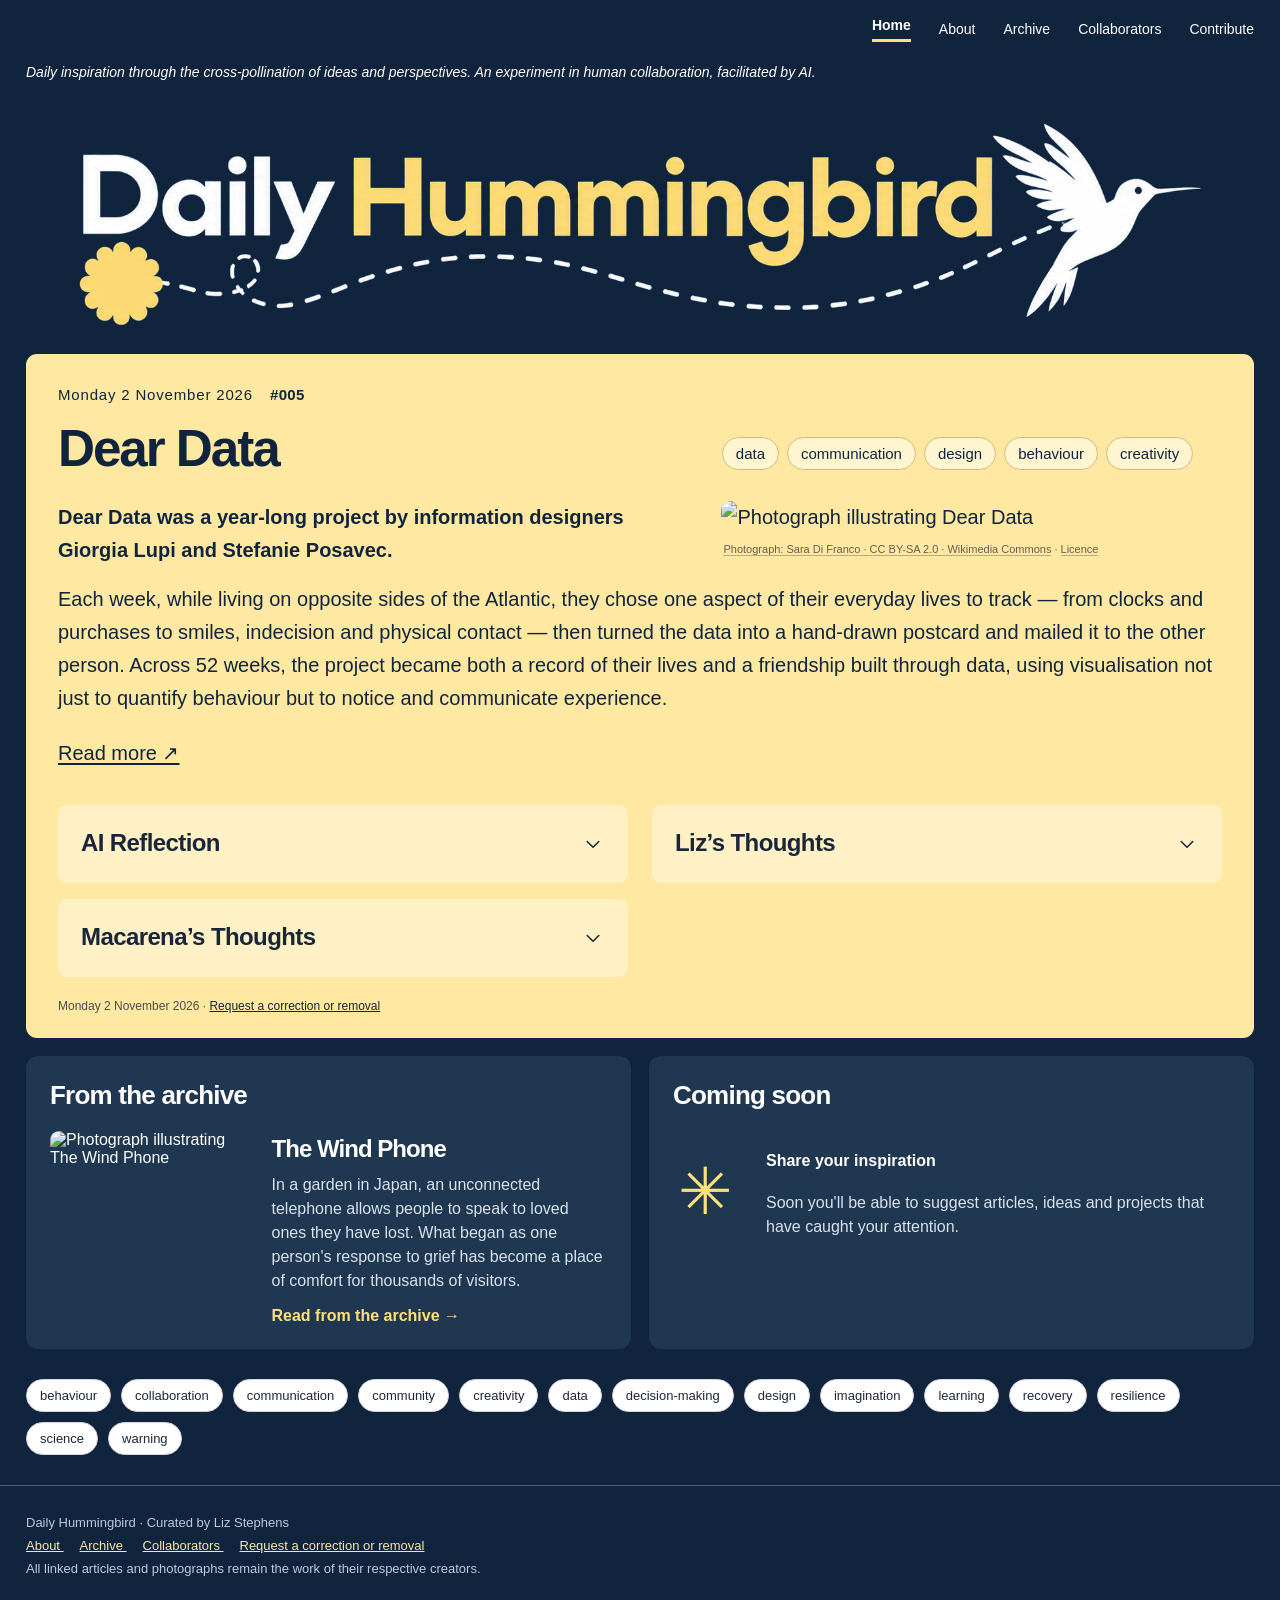
==== index.html @ 5ec77d52 "Refresh named reflection headings" ====
<!doctype html>
<html lang="en">
  <head>
    <meta charset="utf-8">
    <meta name="viewport" content="width=device-width, initial-scale=1">
    <meta name="theme-color" content="#10243d">
    <link rel="icon" type="image/svg+xml" href="assets/favicon.svg">
    <link rel="stylesheet" href="styles.css?v=20261031-mastwidth">
    <title>
      Daily Hummingbird · Liz Stephens
    </title>
    <meta name="description" content="An interesting discovery each day, with thoughts from Liz Stephens.">
  </head>
  <body data-page="home">
    <header>
      <nav class="topnav wrap" aria-label="Main navigation">
        <a href="index.html" data-nav="home">
          Home
        </a>
        <a href="about.html" data-nav="about">
          About
        </a>
        <a href="archive.html" data-nav="archive">
          Archive
        </a>
        <a href="collaborators.html" data-nav="collaborators">
          Collaborators
        </a>
        <a href="index.html#coming-soon">
          Contribute
        </a>
      </nav>
      <p class="header-tagline wrap">Daily inspiration through the cross-pollination of ideas and perspectives. An experiment in human collaboration, facilitated by AI.</p>
      <section class="masthead">
        <div class="responsive-masthead">
          <picture class="responsive-masthead-picture">
            <source media="(max-width: 650px)" srcset="assets/hummingbird-mobile-transparent.png">
            <img src="assets/hummingbird-desktop-transparent.png" alt="Daily Hummingbird" style="display:block;width:100%;max-width:100%;height:auto;">
          </picture>
          
        </div>
      </section>
    </header>
    <main class="wrap">
      <section class="feature" id="today">
        <p id="status">
          Loading today's inspiration…
        </p>
      </section>
      <section class="below">
        <article class="small-card">
          <h3>
            From the archive
          </h3>
          <div class="archive-preview" id="archive-preview">
          </div>
        </article>
        <article class="small-card" id="coming-soon">
          <h3 class="purple">
            Coming soon
          </h3>
          <div class="coming">
            <div class="seed" aria-hidden="true">
              ✳
            </div>
            <div>
              <h4>
                Share your inspiration
              </h4>
              <p>
                Soon you'll be able to suggest articles, ideas and projects that have caught your attention.
              </p>
            </div>
          </div>
        </article>
      </section>
      <nav class="archive-tags" id="tags" aria-label="Browse by theme">
      </nav>
    </main>
    <footer>
      <div class="wrap">
        Daily Hummingbird · Curated by Liz Stephens
        <br>
        <a href="about.html">
          About
        </a>
        <a href="archive.html">
          Archive
        </a>
        <a href="collaborators.html">
          Collaborators
        </a>
        <a href="contact.html">
          Request a correction or removal
        </a>
        <br>
        All linked articles and photographs remain the work of their respective creators.
      </div>
    </footer>
    <script src="site.js?v=20261102-thoughts" defer>
    </script>
    <script>
      document.querySelector('[data-nav="home"]').setAttribute('aria-current','page')
    </script>
  </body>
</html>
---- styles.css ----
:root{--ink:#171b20;--violet:#665078;--green:#5a7854;--yellow:#ffd84e;--bg:#faf9f5;--line:#e5e0d9}*{box-sizing:border-box}body{margin:0;background:var(--bg);color:var(--ink);font-family:Arial,Helvetica,sans-serif}a{color:inherit}a:focus-visible,button:focus-visible,input:focus-visible{outline:3px solid #865aaa;outline-offset:3px}.wrap{max-width:1280px;margin:auto;padding:0 26px}.topnav{display:flex;justify-content:flex-end;align-items:center;gap:28px;min-height:58px;font-size:14px}.topnav a{text-decoration:none;color:#483e50}.topnav a[aria-current=page]{font-weight:700;border-bottom:3px solid var(--yellow);padding-bottom:6px}.masthead{background:linear-gradient(110deg,#fffbee 0%,#fffdf8 48%,#e9e6e7 100%);border-bottom:7px solid white;overflow:hidden}.mast-inner{min-height:245px;display:flex;align-items:center;position:relative}.mast-words{position:relative;z-index:2;max-width:670px;padding:30px 0}.mast-words h1{font-size:clamp(41px,5.4vw,76px);letter-spacing:-.065em;font-weight:500;line-height:1.03;margin:0 0 16px;white-space:nowrap}.mast-words p{line-height:1.4;margin:0;color:#61516e;max-width:660px;font-size:clamp(12px,1.3vw,16px)}.mast-illustration{position:absolute;right:-50px;top:0;width:54%;height:100%;background-image:url('assets/hummingbird-banner.png');background-size:cover;background-position:center;opacity:.96}.mast-illustration:before{content:'';position:absolute;inset:0;background:linear-gradient(90deg,#fffbee 0%,transparent 42%)}.mast-inner:after{content:'';position:absolute;bottom:-65px;left:29%;width:210px;height:120px;border-radius:50%;background:#cae0ad70;transform:rotate(-15deg)}main{padding-top:28px;padding-bottom:48px}.feature,.small-card,.copy-panel{background:#fff;border:1px solid #eee9e2;border-radius:16px;box-shadow:0 2px 18px #302b2410;overflow:hidden}.feature{display:grid;grid-template-columns:52% 48%;min-height:460px}.feature-image{position:relative;min-height:445px;background:#e8e7df}.feature-image img{height:100%;width:100%;object-fit:cover;display:block}.visual-placeholder{height:100%;min-height:220px;display:flex;align-items:center;justify-content:center;background:linear-gradient(160deg,#b4cfdb,#708f9e 60%,#a1b9a8);color:#fff;position:relative;overflow:hidden}.visual-placeholder:after{content:'≈ ≈ ≈';font-size:66px;letter-spacing:.3em;position:absolute;bottom:5%;left:8%;color:#dcecf0b0}.visual-placeholder span{font-family:Georgia,serif;font-size:clamp(30px,5vw,72px);opacity:.85}.visual-caption{position:absolute;bottom:0;background:#fffdf7e8;left:0;right:0;padding:8px 12px;font-size:11px;color:#514d55}.visual-caption a{color:#514d55}.feature-content{padding:clamp(24px,3vw,45px);display:flex;flex-direction:column;align-items:flex-start}.kicker{font-size:12px;letter-spacing:.22em;text-transform:uppercase;color:#557049;font-weight:700}.kicker:after{content:'';display:block;width:48px;height:3px;background:var(--yellow);margin:14px 0 23px}.feature h2{font-weight:500;font-size:clamp(33px,3.8vw,58px);letter-spacing:-.055em;line-height:1.03;margin:0 0 17px}.feature .summary{font-size:clamp(16px,1.65vw,20px);color:#51475c;line-height:1.47;margin:0 0 22px}.thoughts{border-top:1px solid var(--line);padding-top:19px;width:100%;margin-bottom:22px}.thoughts h3{margin:0 0 12px;color:#885ab2;text-transform:uppercase;letter-spacing:.2em;font-size:12px}.thoughts p{margin:0;line-height:1.45;color:#3f3348;font-size:clamp(17px,1.65vw,22px)}.pill{display:inline-block;background:var(--yellow);padding:13px 22px;border-radius:40px;text-decoration:none;font-weight:700;white-space:normal}.pill:hover{background:#f5c831}.feature .pill{margin-top:auto}.meta{color:#6a6870;font-size:12px;margin:10px 0}.below{display:grid;grid-template-columns:1fr 1fr;gap:18px;margin-top:18px}.small-card{padding:24px;min-height:235px}.small-card h3{margin:0 0 20px;font-size:12px;text-transform:uppercase;letter-spacing:.21em;color:#60734d}.small-card h3.purple{color:#875db5}.archive-preview{display:flex;gap:21px}.archive-preview .thumb{width:36%;min-height:165px;border-radius:9px;overflow:hidden;flex-shrink:0}.archive-preview .thumb img{width:100%;height:100%;object-fit:cover}.archive-preview h4{font-weight:500;font-size:24px;letter-spacing:-.04em;margin:4px 0 10px}.archive-preview p,.small-card p{line-height:1.5;color:#675a72;margin:0 0 14px}.small-card a{color:#45633b;font-weight:bold;text-decoration:none}.seed{font-size:65px;color:#7d9a70;margin:0 22px 0 5px}.coming{display:flex;gap:12px;align-items:center}.archive-tags{display:flex;flex-wrap:wrap;gap:10px;margin:30px 0}.tag{border:1px solid #d8d3df;background:white;color:#61516e;text-decoration:none;border-radius:32px;padding:8px 13px;font-size:13px}.tag:hover{border-color:#907cad;background:#f5f1f8}footer{border-top:1px solid var(--line);padding:25px 0 35px;font-size:13px;color:#625d62;line-height:1.8}footer a{margin-right:16px}.page-title{font-size:clamp(35px,5vw,64px);letter-spacing:-.055em;font-weight:500;margin:15px 0 12px}.lead{font-size:19px;max-width:750px;color:#5b4f61;line-height:1.55}.archive-controls{margin:25px 0;display:flex;gap:12px;flex-wrap:wrap}input[type=search]{padding:13px 15px;border:1px solid #d2cddd;border-radius:8px;background:#fff;min-width:280px;font-size:15px}.entry-grid{display:grid;grid-template-columns:repeat(2,minmax(0,1fr));gap:18px}.entry{background:#fff;border:1px solid #ece7e0;padding:22px;border-radius:14px}.entry h2{font-size:29px;font-weight:500;letter-spacing:-.03em;margin:8px 0}.entry p{line-height:1.5}.entry .thumb{height:210px;margin:-22px -22px 16px}.entry .thumb img{width:100%;height:100%;object-fit:cover;border-radius:14px 14px 0 0}.entry blockquote{margin:13px 0;padding:12px 15px;border-left:3px solid #9972ba;background:#f9f6fb}.copy-panel{padding:clamp(24px,4vw,48px);max-width:870px;line-height:1.65}.copy-panel p{font-size:17px}.fine{font-size:12px;color:#6a6470}.hidden{display:none!important}@media(max-width:850px){.mast-words{max-width:68%}.mast-words h1{white-space:normal}.mast-illustration{width:55%;right:-80px}.feature{grid-template-columns:1fr}.feature-image{height:310px;min-height:310px}.below{grid-template-columns:1fr}}@media(max-width:520px){.wrap{padding:0 17px}.topnav{min-height:50px;gap:15px;font-size:12px}.mast-inner{min-height:225px}.mast-words{max-width:90%;padding:26px 0 90px}.mast-words h1{font-size:43px}.mast-words p{font-size:12px;max-width:320px}.mast-illustration{opacity:.5;width:85%;right:-155px;background-position:center}.mast-illustration:before{background:linear-gradient(90deg,#fffbee 5%,transparent 85%)}.feature-image{height:250px;min-height:250px}.feature-content{padding:23px}.below{gap:12px}.small-card{padding:18px}.archive-preview .thumb{width:35%;min-height:135px}.entry-grid{grid-template-columns:1fr}.coming{align-items:flex-start}}

/* Editorial provenance labels: only change requested for the featured story. */
.discovery{width:100%;margin:0 0 19px}.section-heading{display:flex;align-items:baseline;gap:10px;flex-wrap:wrap;margin-bottom:12px}.section-heading h3{margin:0;font-size:14px;font-weight:750;letter-spacing:.015em;color:#4d6c48}.source-label{font-size:10px;text-transform:uppercase;letter-spacing:.13em;color:#77717e;font-weight:700}.discovery .summary{margin:0!important}.thoughts .section-heading h3{color:#885ab2;font-size:14px;text-transform:none;letter-spacing:0}.thoughts .section-heading{margin-bottom:12px}.archive-discovery strong,.entry blockquote strong{font-size:14px}.archive-discovery small,.entry blockquote small{font-size:11px;letter-spacing:.02em;color:#736e76;font-weight:normal}.archive-discovery p{color:#594c60}

/* Publication identity: navy wrapper; consistent warm feature. */
:root{--ink:#111c2b;--bg:#10243d;--line:#4b6175;--yellow:#ffe48d}
body{background:var(--bg);color:#fff;font-family:Arial,Helvetica,sans-serif}
.topnav a{color:#fff}.topnav a[aria-current=page]{border-color:#ffe17a}
.masthead{background:transparent;border-bottom:0}.mast-inner{min-height:235px;align-items:flex-start}.mast-words{padding:34px 0 15px;max-width:100%;z-index:2}.mast-words h1{font-weight:800;font-size:clamp(42px,6.3vw,88px);letter-spacing:-.065em;white-space:normal;margin:0}.mast-words h1 em{font-style:normal;color:#ffe17a}.mast-words p{color:#e6edf5;font-size:clamp(12px,1.3vw,16px);max-width:700px;line-height:1.5;margin-top:38px}.mast-inner:after{display:none}.flight-art{position:absolute;inset:0;width:100%;height:100%;z-index:1;pointer-events:none;overflow:visible}
.feature{background:#ffe8a1;color:#121925;border:0;display:grid;grid-template-columns:1fr 1fr;min-height:0;box-shadow:none;border-radius:11px}
.feature-content{grid-column:1;grid-row:1;padding:32px;justify-content:flex-start}.feature-image{grid-column:2;grid-row:1;min-height:330px;margin:28px 28px 28px 0;border-radius:6px;overflow:hidden;background:#e5dbc0}.feature-image img{height:100%;object-fit:cover}.feature h2{font-weight:750;font-size:clamp(36px,4.3vw,62px);letter-spacing:-.04em;margin:6px 0 18px}.feature .kicker{color:#17253b;font-weight:500;letter-spacing:.08em}.feature .kicker:after{display:none}.feature-deck{font-size:clamp(17px,2vw,24px);line-height:1.5}.feature-content .pill{margin-top:18px;background:#10243d;color:#fff;align-self:flex-start}.topic-tags{display:flex;gap:8px;flex-wrap:wrap;margin-bottom:14px}.topic-tags .tag{background:#fff5d1;border-color:#d4bb77;color:#202638;padding:5px 11px}.feature-details{grid-column:1/-1;display:grid;grid-template-columns:1fr 1fr;gap:30px;padding:28px 32px 15px;border-top:1px solid #c6af73;margin:0 24px}.feature-details .discovery,.feature-details .thoughts{width:auto;border:0;padding:0;margin:0 0 14px}.feature-details .thoughts{border-left:1px solid #c6af73;padding-left:28px}.feature-details .section-heading{display:block}.feature-details .section-heading h3{color:#151d2d!important;text-transform:none!important;letter-spacing:-.02em!important;font-size:27px!important;margin:0 0 5px!important}.feature-details .source-label{display:block;color:#4a4850;font-size:11px}.feature-details .summary,.feature-details .thoughts p{font-size:16px;color:#172232;line-height:1.62}.feature>.meta{grid-column:1/-1;margin:0;padding:4px 32px 25px;color:#4f4c4d}.feature>.meta a{color:#172637}
.below .small-card{background:transparent;color:white;border:1px solid #4c6178;box-shadow:none}.below .small-card h3,.below .small-card h3.purple{color:white;font-size:26px;letter-spacing:-.03em;text-transform:none}.archive-preview h4{font-weight:750}.archive-preview p,.small-card p{color:#d9e2ed}.small-card a{color:#ffe17a}.archive-tags .tag{color:#1d2735}.small-card .seed{color:#ffe17a}footer{color:#bccadd}footer a{color:#f8e8ac}.page-title{font-weight:750}.lead{color:#dbe6ef}.entry,.copy-panel{color:#172235;background:#fffdf7}.entry h2{font-weight:750}.entry .tag{color:#1c2730}.fine{color:#b2b8c4}.entry .fine{color:#555}.copy-panel a{color:#23538c}
@media(max-width:850px){.mast-inner{min-height:220px}.flight-art{opacity:.9}.mast-words p{margin-top:40px}.feature-image{min-height:270px;margin:20px}.feature-content{padding:24px}.feature-details{gap:16px;margin:0 14px;padding:20px 12px}}
@media(max-width:620px){.mast-inner{min-height:205px}.mast-words{padding-top:34px}.mast-words h1{font-size:clamp(40px,9vw,63px)}.mast-words p{margin-top:38px;max-width:93%}.flight-art{top:18px;height:160px}.feature{grid-template-columns:1fr}.feature-content,.feature-image,.feature-details,.feature>.meta{grid-column:1}.feature-content{grid-row:1}.feature-image{grid-row:2;margin:0 18px 18px;min-height:220px}.feature-details{grid-row:3;grid-template-columns:1fr}.feature-details .thoughts{border-left:0;border-top:1px solid #c6af73;padding:15px 0 0}.feature>.meta{grid-row:4}.below{grid-template-columns:1fr}}

/* Masthead refinements: keep dashed flight underline clear of curator credit */
.mast-inner{min-height:260px}
.mast-words{padding-top:28px;padding-bottom:32px}
.mast-words h1{font-weight:650!important;font-size:clamp(42px,5.8vw,78px)!important;line-height:1.06}
.mast-words p{position:relative;z-index:3;margin-top:65px!important;max-width:800px}
.flight-art{top:-3px;height:205px;overflow:visible}
@media(max-width:620px){.mast-inner{min-height:255px}.mast-words h1{font-size:clamp(36px,8vw,56px)!important}.mast-words p{margin-top:65px!important}.flight-art{top:22px;height:145px}}

/* Brand masthead letter spacing */
.mast-words h1{letter-spacing:.012em!important}

/* Original story first; reflections hidden until readers choose to reveal them. */
.original-heading{font-size:15px;letter-spacing:.02em;margin:9px 0 5px;color:#23344c}
.feature-deck{margin:6px 0 12px}
.source-links{display:flex;flex-wrap:wrap;gap:8px 16px;line-height:1.6;font-size:14px;margin:3px 0 12px}
.source-links a{color:#173a64;text-underline-offset:3px}
.feature-details{align-items:start}
.reveal{min-width:0;border:1px solid #c9af70;border-radius:8px;overflow:hidden;background:#fff0bd;color:#18253a}
.reveal summary{cursor:pointer;list-style:none;display:flex;align-items:center;justify-content:space-between;gap:12px;padding:17px 19px}
.reveal summary::-webkit-details-marker{display:none}
.reveal summary:focus-visible{outline:3px solid #805a98;outline-offset:-3px}
.reveal-title{font-size:25px;font-weight:700;line-height:1.2}
.reveal-title small{font-size:11px;letter-spacing:.035em;font-weight:500;display:block;margin-top:6px;color:#4f5260}
.reveal-action{white-space:nowrap;border:1px solid #63718a;border-radius:25px;padding:7px 11px;font-size:13px;font-weight:650}
.reveal-action span[aria-hidden]{display:inline-block;margin-left:4px;transition:transform .2s}
.reveal-open{display:none}
.reveal[open] .reveal-open{display:inline}
.reveal[open] .reveal-closed{display:none}
.reveal[open] .reveal-action span[aria-hidden]{transform:rotate(180deg)}
.reveal-body{border-top:1px solid #c9af70;padding:5px 19px 18px}
.reveal-body p{font-size:16px;line-height:1.65;margin:12px 0 0}
.entry .original-heading{margin:12px 0 3px}
.entry .source-links{margin:8px 0 14px}
.archive-reveals{display:grid;gap:10px;margin:14px 0}
.entry .reveal{background:#fff3cb}
.entry .reveal-title{font-size:20px}
.entry .reveal summary{padding:13px 15px}
.entry .reveal-body{padding:3px 15px 15px}
@media(max-width:620px){.feature-details{grid-template-columns:1fr}.reveal-title{font-size:22px}.reveal summary{padding:15px}}

/* Keep the two collapsible cards independent of the previous open-column styles. */
.feature-details .reveal.discovery,.feature-details .reveal.thoughts{width:100%;margin:0;padding:0;border:1px solid #c9af70;border-radius:8px}
.feature-details .reveal.thoughts{border-left:1px solid #c9af70}
.feature-details .reveal .reveal-body p{font-size:16px;line-height:1.65;margin:12px 0 0;color:#18253a}
@media(max-width:620px){.feature-details .reveal.thoughts{padding:0;border:1px solid #c9af70}}

/* Collaborators: a responsive deck with a highlighted first card. */
.collaborator-grid{display:grid;grid-template-columns:repeat(3,minmax(0,1fr));gap:22px;align-items:stretch;margin:30px 0 18px}
.collaborator-card{background:#fffdf7;border-radius:12px;overflow:hidden;color:#172235;box-shadow:0 4px 15px #00000014;display:flex;flex-direction:column;min-height:370px}
.collaborator-card.founder{background:#ffe8a1}
.collaborator-photo{height:235px;background:#e8e8e4;display:flex;align-items:center;justify-content:center;overflow:hidden}
.collaborator-card.founder .collaborator-photo{background:#f2d78b}
.collaborator-photo img{width:100%;height:100%;object-fit:cover}
.collaborator-photo.placeholder span{font-size:54px;font-weight:600;color:#765b24;letter-spacing:.1em}
.collaborator-info{padding:22px 24px 25px}
.collaborator-info h3{font-size:27px;line-height:1.15;margin:0 0 11px;letter-spacing:-.035em}
.collaborator-info h3 a{text-decoration:none;border-bottom:1px solid currentColor}
.collaborator-info h3 a:hover{text-decoration:underline}
.collaborator-info p{margin:0 0 8px;line-height:1.45;font-size:15px}
.collaborator-info .affiliation{font-size:13px;color:#48576a}
.collaborator-note{display:block;font-size:11px;letter-spacing:.13em;text-transform:uppercase;font-weight:700;margin-top:19px;color:#35455c}
@media(max-width:900px){.collaborator-grid{grid-template-columns:repeat(2,minmax(0,1fr))}}
@media(max-width:600px){.collaborator-grid{grid-template-columns:1fr}.collaborator-photo{height:240px}.mast-words h1{font-size:clamp(33px,7.8vw,52px)!important}}

/* Reflection cards form a two-column deck where space allows; any number of
   approved contributor cards can follow AI Reflection and My Thoughts. */
.feature-details{display:grid;grid-template-columns:repeat(2,minmax(0,1fr));align-items:start;gap:18px}
.feature-details .reveal.discovery,.feature-details .reveal.thoughts,.feature-details .reveal.contributor{width:100%;margin:0;padding:0;border:1px solid #c9af70;border-radius:8px}
.feature-details .reveal.contributor{background:#fff0bd}
.archive-reveals{display:grid;grid-template-columns:repeat(2,minmax(0,1fr));align-items:start;gap:12px}
@media(max-width:700px){.feature-details,.archive-reveals{grid-template-columns:1fr}}

/* Static masthead artwork, with a separate mobile composition. */
.mast-inner{min-height:0;display:block}
.mast-image-words{padding:8px 0 27px;max-width:100%;width:100%}
.mast-banner{display:block;width:100%}
.mast-banner img{display:block;width:100%;height:auto;object-fit:contain}
.mast-image-words p{margin:0!important;max-width:900px;line-height:1.5}
@media(max-width:650px){
 .mast-image-words{padding:8px 0 24px}
 .mast-banner{width:100%}
 .mast-image-words p{margin:0!important}
}

/* Full-bleed static masthead: do not constrain banner to .wrap max-width. */
.masthead .mast-inner.wrap{max-width:none;padding-left:0;padding-right:0;width:100%}
.masthead .mast-image-words{padding:0 0 22px!important;width:100%;max-width:none}
.masthead .mast-banner{width:100%;max-width:none;display:block;line-height:0}
.masthead .mast-banner img{display:block;width:100%;max-width:100%;height:auto;object-fit:contain}
.masthead .mast-image-words p{padding:0 26px;margin:0 auto!important;max-width:1280px}
@media(max-width:650px){.masthead .mast-image-words p{padding:0 17px}}

/* Isolated full-width masthead, without legacy wrap/word constraints */
.responsive-masthead{display:block;width:100%;max-width:none;margin:0;padding:0}
.responsive-masthead-picture{display:block;width:100%;max-width:none;line-height:0}
.responsive-masthead-picture img{display:block;width:100%;max-width:100%;height:auto}
.responsive-masthead-tagline{box-sizing:border-box;width:100%;max-width:1280px;margin:0 auto;padding:0 26px 22px;color:#e6edf5;font-size:clamp(12px,1.3vw,16px);line-height:1.5}
@media(max-width:650px){.responsive-masthead-tagline{padding:0 17px 22px}}

/* October editorial refinement: quieter, unboxed perspectives */
.feature .kicker{font-size:13px;letter-spacing:.055em;text-transform:none;margin:0 0 10px;color:#39445b}
.feature .feature-deck{font-size:clamp(17px,1.65vw,21px);line-height:1.63;margin:20px 0 17px}
.feature .feature-details{border-top:0;margin:0 24px;padding:22px 12px 17px;gap:16px 28px}
.feature-details .reveal.discovery,.feature-details .reveal.thoughts,.feature-details .reveal.contributor,
.archive-reveals .reveal{border:0;border-radius:9px;background:#fff1c5;overflow:hidden;box-shadow:none}
.reveal summary{padding:20px 23px;min-height:78px;transition:background-color .18s}
.reveal summary:hover{background:#fff6d8}
.reveal-title,.entry .reveal-title{font-size:clamp(20px,2.1vw,24px);font-weight:600;letter-spacing:-.025em}
.reveal-title small{display:none}
.reveal-action{font-size:25px;line-height:1;padding:0;border:0;border-radius:0;font-weight:400;display:inline-block;transition:transform .18s;flex-shrink:0}
.reveal[open] .reveal-action{transform:rotate(180deg)}
.reveal-body{border-top:1px solid #dfcea2;padding:0 23px 19px}
.feature-details .reveal .reveal-body p{font-size:16px;line-height:1.72;max-width:65ch}
.feature .feature-image{background:transparent;border-radius:0;overflow:visible;display:flex;flex-direction:column;min-height:0;height:auto}
.feature .feature-image>img{display:block;width:100%;height:auto;max-height:440px;object-fit:cover;border-radius:9px}
.feature .visual-caption{position:static;display:block;background:transparent;padding:9px 2px 0;color:#6e654f;font-size:11px;line-height:1.4}
.feature .visual-caption a{color:#6e654f;text-decoration:none;border-bottom:1px solid #c9b888}
.feature .visual-caption a:hover{text-decoration:underline}
@media(max-width:700px){.feature .feature-details{grid-template-columns:1fr;margin:0 12px;padding:14px 6px 12px}.reveal summary{min-height:66px;padding:17px 18px}.feature .feature-image{margin:0 18px 18px}.feature .feature-image>img{max-height:none}}

/* Homepage secondary panels: soft navy surfaces without borders */
.below .small-card{background:#203751;border:0;box-shadow:none;border-radius:12px}
.below .small-card:hover{background:#253d58}

/* Final editorial spacing and disclosure refinements */
.feature-content h2{margin-bottom:5px}
.feature .feature-deck{margin-top:8px}
.feature .topic-tags{margin-bottom:0}
.feature .source-links{font-size:clamp(17px,1.65vw,21px);line-height:1.63;margin-top:4px}
.feature .source-links a{font-size:inherit}
.reveal summary{align-items:center}
.reveal-action{display:flex;align-items:center;justify-content:center;width:24px;height:24px;line-height:1;flex-shrink:0}
.reveal-action svg{display:block;width:20px;height:20px}

/* Compact editorial collaborator profiles */
.collaborator-grid-refined{display:grid;grid-template-columns:repeat(2,minmax(0,1fr));gap:20px;align-items:stretch;margin:24px 0 42px}
.collaborator-grid-refined .collaborator-profile{display:flex;flex-direction:row;align-items:flex-start;gap:18px;min-height:0;padding:25px;background:#203751;color:#f8fbff;border:0;border-radius:12px;box-shadow:none}
.collaborator-grid-refined .collaborator-avatar{display:block;flex:0 0 76px;width:76px;height:76px;object-fit:cover;border-radius:50%;background:#354d68}
.collaborator-grid-refined .collaborator-info{padding:0;min-width:0}
.collaborator-grid-refined .collaborator-note{display:block;margin:0 0 10px;color:#c7d4e2;font-size:11px;font-weight:600;letter-spacing:.07em;text-transform:uppercase;line-height:1.35}
.collaborator-grid-refined .collaborator-info h3{margin:0 0 8px;font-size:23px;line-height:1.18;font-weight:650;letter-spacing:-.025em}
.collaborator-grid-refined .collaborator-info h3 a{text-decoration:none;border-bottom:0;color:inherit}
.collaborator-grid-refined .collaborator-info h3 a:hover{text-decoration:underline;text-underline-offset:4px}
.collaborator-grid-refined .collaborator-info p:not(.collaborator-note){margin:0;font-size:14px;line-height:1.55;color:#dce5ef}
@media(max-width:760px){.collaborator-grid-refined{grid-template-columns:1fr;gap:14px}.collaborator-grid-refined .collaborator-profile{padding:20px;gap:16px}.collaborator-grid-refined .collaborator-avatar{width:66px;height:66px;flex-basis:66px}}

/* Final collaborators layout: compact cards in a growing three-column grid. */
.collaborator-grid-refined{grid-template-columns:repeat(3,minmax(0,1fr));gap:18px;align-items:stretch}
.collaborator-grid-refined .collaborator-profile{padding:20px;gap:14px}
.collaborator-grid-refined .collaborator-avatar{width:64px;height:64px;flex:0 0 64px}
.collaborator-grid-refined .collaborator-info h3{font-size:21px;font-weight:600}
.collaborator-grid-refined .collaborator-info h3 a{text-decoration:none;border-bottom:0}
.collaborator-grid-refined .collaborator-info h3 a:hover,.collaborator-grid-refined .collaborator-info h3 a:focus-visible{text-decoration:underline;text-underline-offset:4px}
@media(max-width:980px){.collaborator-grid-refined{grid-template-columns:repeat(2,minmax(0,1fr))}}
@media(max-width:650px){.collaborator-grid-refined{grid-template-columns:1fr}.collaborator-grid-refined .collaborator-avatar{width:56px;height:56px;flex-basis:56px}}

/* Unified editorial rhythm across home and archive */
.responsive-masthead-tagline{font-size:clamp(16px,1.55vw,21px);line-height:1.5;padding-bottom:25px}
.feature{color:#10243d}
.feature .feature-content{padding:32px}
.feature .feature-content h2,.feature .feature-deck,.feature .source-links,.feature .kicker{color:#10243d}
.feature .feature-image{margin:28px 32px 28px 0}
.feature .feature-details{margin:0;padding:18px 32px 18px;gap:16px 24px}
.feature .feature-deck{margin-top:8px}
.feature .source-links a{color:#10243d}
.entry-grid{display:grid;grid-template-columns:1fr;gap:24px}
.archive-feature{width:100%}
.archive-feature .feature-image>img{max-height:440px}
.archive-feature .meta{font-size:12px}
@media(max-width:700px){
 .responsive-masthead-tagline{font-size:16px;padding:0 17px 24px}
 .feature .feature-content{padding:23px}
 .feature .feature-image{margin:0 23px 20px}
 .feature .feature-details{margin:0;padding:10px 23px 18px;grid-template-columns:1fr}
}

/* Tagline as a quiet editorial strip aligned with the main feature card. */
.responsive-masthead-tagline{
  box-sizing:border-box;
  width:calc(100% - 52px);
  max-width:1228px;
  margin:0 auto 0;
  padding:17px 24px 18px;
  background:#fff2c9;
  border-radius:10px;
  color:#10243d;
  font-size:clamp(16px,1.55vw,20px);
  line-height:1.5;
}
@media(max-width:520px){
  .responsive-masthead-tagline{
    width:calc(100% - 34px);
    padding:15px 17px 16px;
    font-size:16px;
  }
}

/* Archive topic bubbles: immediate, compact navigation without search chrome. */
.archive-topic-bubbles{display:flex;flex-wrap:wrap;gap:12px;align-items:center;margin:30px 0 28px}
.archive-bubble{display:inline-flex;align-items:center;justify-content:center;min-height:43px;padding:10px 20px;border-radius:999px;color:#10243d;text-decoration:none;font-size:15px;font-weight:600;line-height:1.2;text-transform:capitalize;border:2px solid transparent;transition:transform .15s,filter .15s}
.archive-bubble:hover{transform:translateY(-2px);filter:brightness(1.04)}
.archive-bubble:focus-visible{outline:3px solid #ffe8a1;outline-offset:3px}
.archive-bubble-0{background:#ffe8a1}
.archive-bubble-1{background:#cde6dd}
.archive-bubble-2{background:#dfd2ef}
.archive-bubble-3{background:#f2cfc9}
.archive-bubble-4{background:#d4dff3}
.archive-bubble.is-active{border-color:#fff;box-shadow:0 0 0 2px #10243d inset}
@media(max-width:600px){.archive-topic-bubbles{gap:9px;margin:23px 0}.archive-bubble{font-size:14px;min-height:40px;padding:9px 15px}}

/* Editorial header: italic tagline beneath navigation, before brand artwork */
.header-tagline.wrap{max-width:1280px;margin:0 auto;padding:5px 26px 0;color:#d8e3ed;font-style:italic;font-size:clamp(15px,1.45vw,18px);line-height:1.5;font-weight:400}
.masthead .responsive-masthead{padding-top:30px}
@media(max-width:650px){.header-tagline.wrap{padding:9px 17px 0;font-size:15px}.masthead .responsive-masthead{padding-top:24px}}

/* Match italic tagline to top navigation link size. */
.header-tagline.wrap{font-size:14px;font-style:italic}
@media(max-width:650px){.header-tagline.wrap{font-size:12px;font-style:italic}}

/* Tighten navigation tagline to banner and match link colour. */
.header-tagline.wrap{color:#fff;padding-bottom:0;line-height:1.3}
.masthead .responsive-masthead{padding-top:8px}
@media(max-width:650px){.masthead .responsive-masthead{padding-top:6px}}

/* Topic tags sit with the photograph, balancing the editorial story columns. */
.feature .feature-image .topic-tags{display:flex;flex-wrap:wrap;align-items:center;gap:9px;margin:0 0 14px}
.feature .feature-image .topic-tags .tag{font-size:14px}
@media(max-width:700px){.feature .feature-image .topic-tags{margin-bottom:12px}}

/* Initials stand in for collaborator portraits pending approved photographs. */
.collaborator-grid-refined .collaborator-initials{display:flex;align-items:center;justify-content:center;color:#f8fbff;font-size:21px;font-weight:650;letter-spacing:.04em;line-height:1}

/* Discreet chronological discovery number beside the date */
.discovery-number{margin-left:12px;font-weight:650;letter-spacing:.025em;white-space:nowrap;color:#10243d}

/* Flowing magazine layout for both short and long discoveries. */
.feature{display:block}
.feature .story-main{padding:32px 32px 7px;color:#10243d}
.story-heading{display:grid;grid-template-columns:minmax(0,56%) minmax(0,44%);column-gap:0;align-items:start}
.story-heading-left{padding-right:30px;min-width:0}
.story-heading .kicker{margin:0 0 18px;font-size:15px}
.story-heading h2{font-size:clamp(34px,4vw,56px);line-height:1.08;margin:0 0 25px;letter-spacing:-.04em;font-weight:750}
.story-heading .topic-tags{display:flex;flex-wrap:wrap;align-content:flex-start;gap:8px;margin:51px 0 0;padding-left:12px}
.story-heading .topic-tags .tag{font-size:15px;padding:7px 13px;background:#fff5d1;border:1px solid #d4bb77;border-radius:25px;color:#10243d}
.story-flow{display:flow-root;font-size:clamp(17px,1.65vw,20px);line-height:1.65}
.story-flow .story-photo{float:right;width:43%;margin:0 0 25px 32px}
.story-photo img{display:block;width:100%;height:auto;max-height:360px;object-fit:cover;border-radius:10px}
.story-photo .visual-caption{position:static;background:transparent;padding:8px 2px 0;color:#675f51;font-size:11px;line-height:1.4}
.story-photo .visual-caption a{color:inherit;text-decoration:none;border-bottom:1px solid #bea975}
.story-lead,.story-continuation{margin:0 0 16px;white-space:pre-line}
.story-lead{font-weight:600}
.story-flow .story-continuation{font-weight:400}
.story-main .source-links{font-size:clamp(17px,1.65vw,20px);margin:6px 0 12px}
.feature .feature-details{grid-column:auto;margin:0;padding:16px 32px 18px}
.feature>.meta{padding:4px 32px 25px}
@media(max-width:700px){
 .feature .story-main{padding:23px 23px 8px}
 .story-heading{display:block}
 .story-heading-left{padding-right:0}
 .story-heading h2{margin-bottom:12px}
 .story-heading .topic-tags{padding-left:0;margin:0 0 20px}
 .story-flow .story-photo{float:none;width:100%;margin:0 0 21px}
 .story-photo img{max-height:none}
 .feature .feature-details{padding:12px 23px 18px}
}

/* At split-screen widths, give tags a full row instead of squeezing them into
   the title column; the image still starts level with the opening text. */
@media(min-width:701px) and (max-width:1150px){
 .story-heading{display:block}
 .story-heading-left{padding-right:0}
 .story-heading h2{margin-bottom:16px}
 .story-heading .topic-tags{padding-left:0;margin:0 0 22px;gap:8px}
}

/* Keep artwork aligned with the main yellow feature's 1280px content container. */
.masthead .responsive-masthead{width:100%;max-width:1280px;margin-left:auto;margin-right:auto}

/* Exact alignment with .wrap's visible yellow card width. */
.masthead .responsive-masthead{width:calc(100% - 52px);max-width:1228px}
@media(max-width:520px){.masthead .responsive-masthead{width:calc(100% - 34px)}}
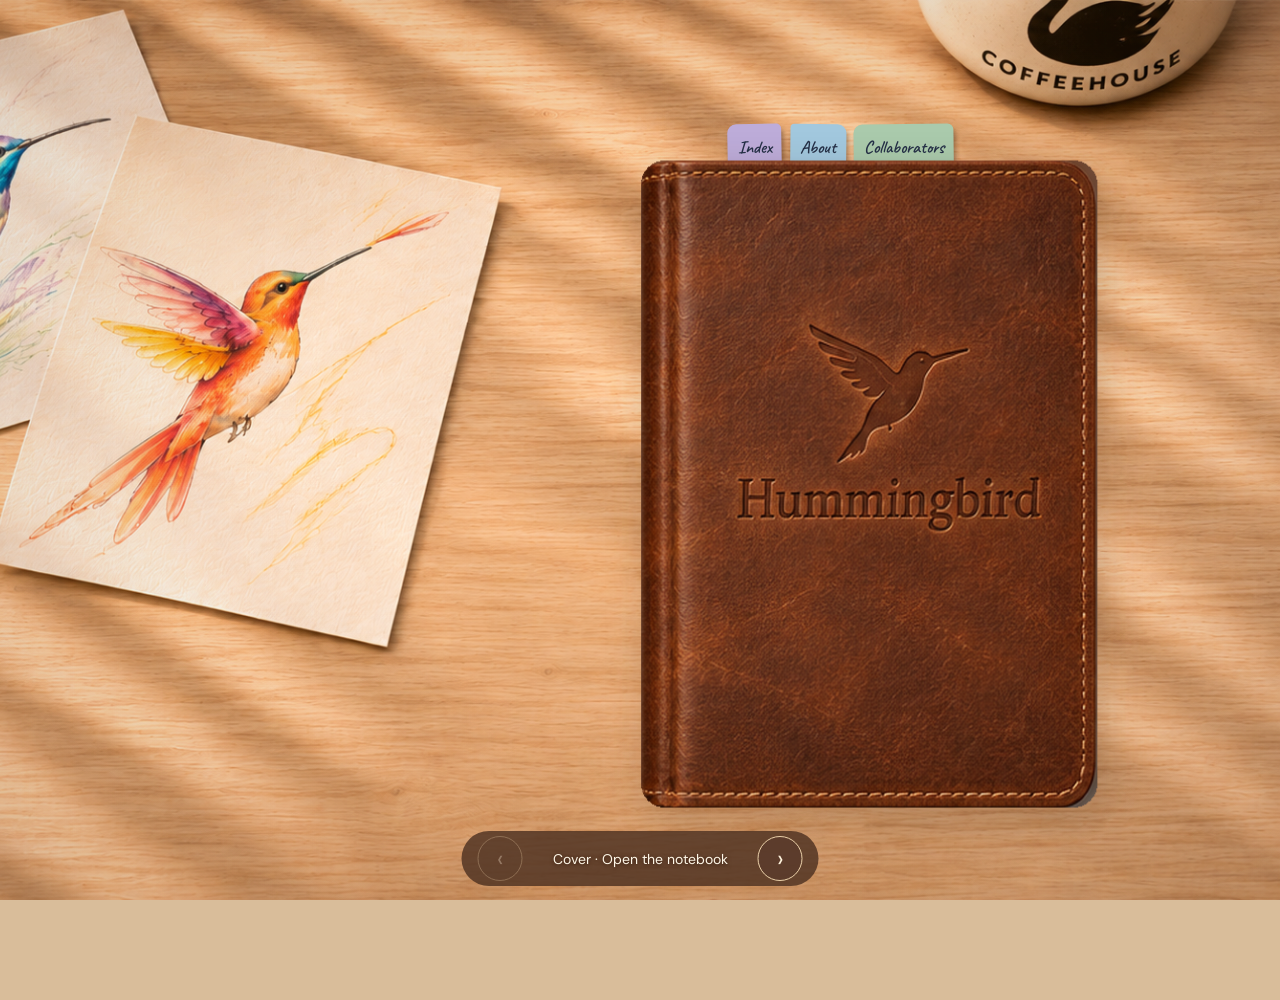
==== commit f5879a14: "Promote new photographic journal to site homepage, retaining original as website_old.html" ====
--- a/index.html
+++ b/index.html
@@ -1,106 +1,2360 @@
 <!doctype html>
 <html lang="en">
-  <head>
-    <meta charset="utf-8">
-    <meta name="viewport" content="width=device-width, initial-scale=1">
-    <meta name="theme-color" content="#10243d">
-    <link rel="icon" type="image/svg+xml" href="assets/favicon.svg">
-    <link rel="stylesheet" href="styles.css?v=20261031-mastwidth">
-    <title>
-      Daily Hummingbird · Liz Stephens
-    </title>
-    <meta name="description" content="An interesting discovery each day, with thoughts from Liz Stephens.">
-  </head>
-  <body data-page="home">
-    <header>
-      <nav class="topnav wrap" aria-label="Main navigation">
-        <a href="index.html" data-nav="home">
-          Home
-        </a>
-        <a href="about.html" data-nav="about">
-          About
-        </a>
-        <a href="archive.html" data-nav="archive">
-          Archive
-        </a>
-        <a href="collaborators.html" data-nav="collaborators">
-          Collaborators
-        </a>
-        <a href="index.html#coming-soon">
-          Contribute
-        </a>
-      </nav>
-      <p class="header-tagline wrap">Daily inspiration through the cross-pollination of ideas and perspectives. An experiment in human collaboration, facilitated by AI.</p>
-      <section class="masthead">
-        <div class="responsive-masthead">
-          <picture class="responsive-masthead-picture">
-            <source media="(max-width: 650px)" srcset="assets/hummingbird-mobile-transparent.png">
-            <img src="assets/hummingbird-desktop-transparent.png" alt="Daily Hummingbird" style="display:block;width:100%;max-width:100%;height:auto;">
-          </picture>
-          
-        </div>
-      </section>
-    </header>
-    <main class="wrap">
-      <section class="feature" id="today">
-        <p id="status">
-          Loading today's inspiration…
-        </p>
-      </section>
-      <section class="below">
-        <article class="small-card">
-          <h3>
-            From the archive
-          </h3>
-          <div class="archive-preview" id="archive-preview">
-          </div>
-        </article>
-        <article class="small-card" id="coming-soon">
-          <h3 class="purple">
-            Coming soon
-          </h3>
-          <div class="coming">
-            <div class="seed" aria-hidden="true">
-              ✳
-            </div>
-            <div>
-              <h4>
-                Share your inspiration
-              </h4>
-              <p>
-                Soon you'll be able to suggest articles, ideas and projects that have caught your attention.
-              </p>
-            </div>
-          </div>
-        </article>
-      </section>
-      <nav class="archive-tags" id="tags" aria-label="Browse by theme">
-      </nav>
-    </main>
-    <footer>
-      <div class="wrap">
-        Daily Hummingbird · Curated by Liz Stephens
-        <br>
-        <a href="about.html">
-          About
-        </a>
-        <a href="archive.html">
-          Archive
-        </a>
-        <a href="collaborators.html">
-          Collaborators
-        </a>
-        <a href="contact.html">
-          Request a correction or removal
-        </a>
-        <br>
-        All linked articles and photographs remain the work of their respective creators.
-      </div>
-    </footer>
-    <script src="site.js?v=20261102-thoughts" defer>
-    </script>
-    <script>
-      document.querySelector('[data-nav="home"]').setAttribute('aria-current','page')
-    </script>
-  </body>
-</html>
+<head>
+<meta charset="utf-8"><meta name="viewport" content="width=device-width, initial-scale=1">
+<meta name="theme-color" content="#10243d"><link rel="icon" href="assets/favicon.svg" type="image/svg+xml">
+<title>Notebook experiment · Daily Hummingbird — Page-turn experiment</title>
+<link href="https://fonts.googleapis.com/css2?family=DM+Sans:wght@400;500;600;700&family=Fraunces:opsz,wght@9..144,450;9..144,600;9..144,700&family=Caveat:wght@500;600;700&display=swap" rel="stylesheet">
+<style>
+:root{--navy:#10243d;--ink:#172942;--cream:#fff8e9;--gold:#ffe0a0}
+*{box-sizing:border-box}body{margin:0;background:radial-gradient(ellipse at 50% 10%,#223b58,var(--navy) 75%);color:white;font-family:'DM Sans',Arial,sans-serif;min-height:100vh}
+a{color:inherit}button,select{font:inherit}button{cursor:pointer}
+.top{max-width:1120px;margin:0 auto;padding:23px 24px 8px;display:flex;justify-content:space-between;align-items:center;gap:24px}
+.brand{font-size:clamp(23px,3.3vw,37px);font-weight:700;text-decoration:none;letter-spacing:-.045em}.brand em{color:#ffe18f;font-style:normal}
+.top nav{display:flex;gap:19px;font-size:14px}.top nav a{text-decoration:none;opacity:.85}.top nav a:hover{text-decoration:underline}
+.intro{text-align:center;max-width:790px;margin:0 auto;padding:6px 24px 10px}.intro p{color:#e4dfd4;font-size:15px;line-height:1.6;margin:3px 0}
+.chapters{display:flex;gap:10px;justify-content:center;align-items:center;margin:12px auto 0;flex-wrap:wrap}
+.chapters label{font-size:13px;color:#e6dbb9}select{max-width:min(80vw,390px);border:1px solid #9a9fa5;color:white;border-radius:18px;padding:9px 32px 9px 13px;background:#203b57}
+.stage{position:relative;max-width:700px;margin:8px auto 0;min-height:610px;display:flex;align-items:center;justify-content:center;padding:15px}
+#book{width:100%;max-width:1000px;margin:auto}#book .page{background:#faf2df;color:var(--ink);border:1px solid #d9c9ae;overflow:hidden}
+.page-inner{height:100%;padding:clamp(23px,3vw,39px);position:relative;display:flex;flex-direction:column;overflow:hidden;background:radial-gradient(circle at 30% 25%,#fffdf2,#faf1db 80%);}
+.page-inner:before{content:"";position:absolute;pointer-events:none;inset:11px;border:1px solid rgba(165,125,60,.11)}
+.page .eyebrow{font-size:12px;letter-spacing:.14em;text-transform:uppercase;color:#78674d;font-weight:700;margin-bottom:13px}
+.page h2{font-family:Fraunces,Georgia,serif;font-size:clamp(25px,3vw,38px);line-height:1.12;letter-spacing:-.025em;margin:0 0 14px}
+.page .scribble{font-size:14px;font-style:italic;color:#675b4d;background:linear-gradient(transparent 55%,#ffe3a2 55%);align-self:flex-start;margin-bottom:14px}
+.page .copy{font:400 clamp(15px,1.5vw,17px)/1.62 Georgia,serif;overflow-y:auto;min-height:0;scrollbar-width:thin;padding-right:4px}
+.page .copy p{margin:0 0 14px}.page .copy p:first-child{font-weight:600}
+.page .page-foot{font-size:11px;color:#7e705d;border-top:1px solid #e0d4c0;padding-top:9px;margin-top:auto;display:flex;justify-content:space-between;gap:10px}
+.page .cover{background:linear-gradient(145deg,#294766,#132840 75%);color:#fff1c5;justify-content:center;align-items:center;text-align:center;border:13px solid #273f56;box-shadow:inset 0 0 0 2px #a78a56,inset 0 0 0 18px #182f4b}
+.page .cover:before{inset:27px;border:1px solid #907951}.cover .bigbrand{font:600 clamp(38px,4vw,56px)/1.13 Fraunces,Georgia,serif;letter-spacing:-.035em;max-width:90%}.cover .cover-small{font-size:12px;letter-spacing:.23em;text-transform:uppercase;margin-bottom:24px}.cover .cover-ornament{font-size:60px;margin:14px 0;color:#f6cf79}.cover .cover-tail{font-size:14px;max-width:260px;line-height:1.5}
+.paper-photo{margin:2px 0 13px;padding:7px;background:#fff;box-shadow:0 3px 10px #49371c25;transform:rotate(-1deg)}
+.paper-photo img{width:100%;height:clamp(95px,17vw,165px);object-fit:cover;display:block}.photo-credit{font-size:10px;color:#746b5c;line-height:1.3;margin-top:5px}.photo-credit a{color:#314767}
+.tags{display:flex;flex-wrap:wrap;gap:6px;margin-bottom:12px}.tag{font-size:11px;color:#344555;background:#e7eddb;border-radius:15px;padding:4px 8px}
+.story-links{font-size:13px;margin-top:12px}.story-links a{color:#243e60;font-weight:700}
+.reflection-head{border-bottom:4px solid #f3dda7;padding-bottom:7px;align-self:flex-start}
+.reflection .copy{margin-top:24px;font-size:clamp(17px,1.6vw,20px);line-height:1.68}
+.doodle{position:absolute;bottom:53px;right:26px;color:#aa8650;font-size:27px;opacity:.85;pointer-events:none}
+.endpage{text-align:center;justify-content:center;align-items:center;gap:15px}.endpage h2{font-size:35px}.endpage p{line-height:1.6;font-family:Georgia,serif}.endpage a{color:#183a5d}
+.controls{max-width:880px;margin:5px auto 25px;padding:0 25px;display:flex;gap:15px;align-items:center;justify-content:center}
+.controls button{height:45px;width:45px;background:transparent;color:#ffe4a1;border:1px solid #d6ba79;border-radius:50%;font-size:24px}
+.controls button:hover{background:#ffffff1e}.controls button:disabled{opacity:.3;cursor:not-allowed}
+#page-label{min-width:205px;text-align:center;color:#f5e8c4;font-size:14px}
+.bird{position:absolute;top:0;left:calc(50% + 340px);width:63px;height:45px;pointer-events:none;transition:transform .5s,opacity .5s;z-index:10}
+.bird svg{width:100%;height:100%}.bird.jump{transform:translateY(-17px) rotate(-8deg)}
+.fallback{max-width:650px;margin:15px auto;padding:0 20px}.fallback .page{display:block;margin:0 0 20px;min-height:460px;border-radius:8px}.fallback .page-inner{min-height:460px}.fallback-message{color:#eee;max-width:600px;margin:0 auto 15px}
+@media(max-width:700px){.top{padding:16px 20px;display:block;text-align:center}.top nav{justify-content:center;margin-top:12px;flex-wrap:wrap}.intro p{font-size:13px}.stage{min-height:480px;padding:12px 4px}.bird{left:auto;right:15px;top:4px;width:44px}.controls{margin-top:10px}.page .page-inner{padding:23px}.page .copy{font-size:15px}.reflection .copy{font-size:17px}.paper-photo img{height:120px}}
+@media(prefers-reduced-motion:reduce){.bird{transition:none}}
+
+/* Notebook experiment: everyday worn leather on a warm coffee-shop table.
+   Entirely CSS-based, with no generated or remotely loaded background image. */
+body{
+ background-color:#805336;
+ background-image:
+   linear-gradient(90deg,rgba(41,24,13,.28) 0 1px,transparent 2px 100%),
+   repeating-linear-gradient(94deg,transparent 0 18px,rgba(54,29,15,.09) 19px 21px,transparent 24px 47px,rgba(245,200,136,.07) 50px 52px),
+   repeating-linear-gradient(0deg,rgba(48,27,15,.12) 0 2px,transparent 3px 170px,rgba(35,21,12,.23) 171px 175px,rgba(225,175,111,.12) 177px 179px,transparent 180px 355px),
+   radial-gradient(ellipse at 50% 6%,rgba(249,202,137,.48),transparent 70%),
+   linear-gradient(95deg,#623c26,#996742 25%,#805031 52%,#a67349 78%,#68432c);
+ background-size:100% 100%,100% 100%,100% 100%,100% 100%,100% 100%;
+}
+body:before{content:"";pointer-events:none;position:fixed;inset:0;background:radial-gradient(ellipse at center,transparent 35%,rgba(33,20,12,.22));z-index:0}
+body>header,body>.intro,body>.chapters,body>main{position:relative;z-index:1}
+.top{background:rgba(31,27,26,.13);border-radius:0 0 12px 12px}
+.intro p,.chapters label{color:#fff4e7;text-shadow:0 1px 3px #301b13}
+.chapters select{background:#59402f;border-color:#c5a788}
+.stage{filter:drop-shadow(0 22px 20px rgba(26,13,8,.43))}
+#book .page{background:#f8f7f0;border-color:#ddd9cb}
+.page-inner{
+ background-color:#f9f8f2;
+ background-image:
+   repeating-linear-gradient(to bottom,transparent 0,transparent 30px,rgba(111,143,158,.15) 31px,transparent 32px),
+   linear-gradient(115deg,rgba(255,255,255,.86),rgba(246,243,232,.65));
+ background-size:100% 32px,100% 100%;
+}
+.page-inner:before{border-color:rgba(107,124,125,.07)}
+.page .cover{
+ background-color:#70513f;
+ background-image:
+   repeating-linear-gradient(92deg,rgba(35,22,17,.035) 0 1px,transparent 2px 5px),
+   radial-gradient(circle at 80% 12%,rgba(242,205,160,.12),transparent 50%),
+   radial-gradient(circle at 20% 90%,rgba(40,25,19,.21),transparent 52%),
+   linear-gradient(118deg,#604433,#81624a 42%,#634a3a 85%);
+ color:#c7ad87;
+ border:9px solid #674b38;
+ border-radius:19px;
+ box-shadow:
+   inset 0 0 0 1px rgba(255,226,179,.21),
+   inset 11px 0 15px rgba(45,28,20,.28),
+   inset -3px 1px 9px rgba(41,24,17,.2);
+}
+#book .coverpage{border-radius:20px;overflow:hidden;border:1px solid #483125}
+.page .cover:before{inset:12px;border:1px dashed rgba(218,184,139,.37);border-radius:12px}
+.cover .bigbrand{
+ color:#b89a73;
+ font:600 clamp(34px,4vw,51px)/1.2 Fraunces,Georgia,serif;
+ letter-spacing:-.045em;
+ text-shadow:0 1px 1px rgba(241,205,156,.25),0 -1px 1px rgba(34,21,15,.7);
+ transform:rotate(-2deg);
+}
+.controls button{background:#684730b0;border-color:#efd4a8;color:#fff0d3}
+.controls button:hover{background:#4b3025}
+#page-label{color:#fff6e6;text-shadow:0 1px 3px #3b2113}
+@media(max-width:700px){.stage{filter:drop-shadow(0 12px 12px rgba(26,13,8,.4))}}
+
+/* Photo-backed journal experiment: keep the working StPageFlip mechanism. */
+body{
+ background-color:#a77955;
+ background-image:linear-gradient(rgba(79,53,33,.12),rgba(79,53,33,.14)),url('https://unsplash.com/photos/XnpWqPZNfXE/download?force=true&w=1800');
+ background-position:center center;
+ background-size:cover;
+ background-repeat:no-repeat;
+ background-attachment:fixed;
+}
+body:before{background:radial-gradient(ellipse at 50% 50%,transparent 40%,rgba(45,26,15,.16));}
+.top{background:rgba(42,32,24,.25);backdrop-filter:blur(2px)}
+.stage{filter:drop-shadow(0 20px 22px rgba(36,19,11,.4))}
+#book .coverpage{border:0!important;border-radius:22px 15px 15px 22px!important;background:#664532;overflow:hidden;box-shadow:3px 6px 0 #4c3225,8px 14px 15px #28180c77}
+.page .cover{background:none!important;border:0!important;border-radius:inherit!important;box-shadow:none!important;padding:0!important}
+.page .cover:before{content:none!important}
+.journal-cover-art{display:block;width:100%;height:100%;object-fit:cover;object-position:center;user-select:none}
+#book .page:not(.coverpage){background:#f9f8f2;border-color:#e0dacd}
+.page-inner:not(.cover){
+ background-color:#faf9f3;
+ background-image:repeating-linear-gradient(to bottom,transparent 0 29px,rgba(114,145,166,.17) 30px,transparent 31px),linear-gradient(105deg,#fffdf8,#f7f5ee);
+ background-size:100% 31px,100% 100%;
+}
+.page-inner:not(.cover):before{border-color:rgba(113,111,105,.06)}
+.controls button{background:rgba(74,48,32,.7);border-color:#eee0c6;color:#fff2df}
+#page-label{color:#fff8ea;text-shadow:0 1px 3px #3e2418}
+@media(max-width:700px){body{background-attachment:scroll}}
+/* Reliable locally served tabletop; no external hotlink redirects. */
+body{background-color:#c9a17d!important;background-image:url('assets/table.jpg')!important;background-position:center!important;background-size:cover!important;background-repeat:no-repeat!important;background-attachment:fixed!important}
+@media(max-width:700px){body{background-attachment:scroll!important}}
+
+/* Journal refinement — softly rounded, unruled paper and quieter typography. */
+#book .page:not(.coverpage){border-radius:15px!important;overflow:hidden!important}
+#book .page:not(.coverpage) .page-inner{
+  border-radius:14px;
+  background:#fbf9f2!important;
+  background-image:linear-gradient(110deg,rgba(255,255,255,.8),rgba(244,239,226,.35))!important;
+  background-size:100% 100%!important;
+}
+#book .page:not(.coverpage) .page-inner:before{border-radius:10px}
+#book .reflection .copy{font-size:clamp(14px,1.35vw,16px);line-height:1.58;margin-top:17px}
+#book .reflection .copy p{font-weight:400}
+#book .page .page-foot{position:relative;z-index:1}
+#book .page .doodle{width:58px;height:54px;right:26px;bottom:55px;opacity:.4}
+#book .page .doodle svg{width:100%;height:100%;fill:none;stroke:#9b7952;stroke-width:1.65;stroke-linecap:round;stroke-linejoin:round}
+@media(max-width:700px){
+ #book .reflection .copy{font-size:14px;line-height:1.53;margin-top:14px}
+ #book .page .doodle{width:43px;height:40px;right:17px;bottom:46px}
+}
+
+/* Mobile-first journal refinements, November 2026 */
+.top{justify-content:center;padding:11px 16px 6px;background:transparent}
+.top nav{justify-content:center;gap:clamp(22px,7vw,52px);font-size:14px}
+.chapters{margin:8px auto 0;padding:0 14px;gap:8px}
+.chapters label{font-size:12px}
+.chapters select{max-width:min(78vw,430px);font-size:13px;padding:8px 28px 8px 12px}
+.stage{margin-top:0;padding-top:8px}
+#book .page:not(.coverpage){background:#fff4df!important;border-color:#eadcc4!important;border-radius:15px!important}
+#book .page:not(.coverpage) .page-inner{
+ background-color:#fff4df!important;
+ background-image:radial-gradient(circle,rgba(163,130,94,.17) .75px,transparent 1px)!important;
+ background-size:17px 17px!important;
+ border-radius:14px!important;
+}
+#book .page:not(.coverpage) .page-inner:before{border-radius:10px}
+.page-logo{position:absolute;right:22px;top:18px;width:31px;height:31px;object-fit:contain;opacity:.75;z-index:2;pointer-events:none}
+#book .page .eyebrow{padding-right:37px}
+#book .page h2{align-self:flex-start;max-width:100%;background:linear-gradient(to bottom,transparent 56%,rgba(255,190,158,.52) 56%,rgba(255,190,158,.52) 89%,transparent 89%);box-decoration-break:clone;-webkit-box-decoration-break:clone;padding:0 3px}
+#book .reflection-head{border-bottom:0}
+#book .page .copy{overflow-y:auto!important;overscroll-behavior:contain;-webkit-overflow-scrolling:touch;touch-action:pan-y;user-select:text}
+#book .story .copy p:first-child{font-weight:400}
+#book .reflection .copy{font-size:clamp(14px,1.35vw,16px);line-height:1.58}
+@media(max-width:700px){
+ .top{padding:9px 12px 3px}
+ .top nav{margin:0;gap:28px;font-size:14px}
+ .chapters{margin:7px auto 0}
+ .chapters label{display:none}
+ .chapters select{max-width:calc(100vw - 30px);width:100%;font-size:13px}
+ .stage{padding:5px 4px;min-height:440px}
+ #book .page .page-inner{padding:19px}
+ #book .page .eyebrow{font-size:10px;letter-spacing:.09em}
+ #book .page h2{font-size:clamp(23px,6vw,30px)}
+ #book .page .copy{font-size:14px;line-height:1.52}
+ #book .reflection .copy{font-size:14px;line-height:1.55}
+ .page-logo{width:25px;height:25px;right:15px;top:14px}
+}
+
+/* Tactile book paper, handwritten headings and a loose peach marker stroke. */
+.stage{filter:drop-shadow(0 24px 20px rgba(45,25,13,.52)) drop-shadow(0 7px 5px rgba(35,19,10,.24))!important}
+#book{filter:drop-shadow(0 7px 9px rgba(37,20,12,.22))}
+#book .page:not(.coverpage){border:1px solid #e2cfac!important;box-shadow:inset 0 0 14px rgba(112,81,45,.1),0 3px 7px rgba(53,30,15,.24)!important}
+#book .page:not(.coverpage) .page-inner{
+ background-color:#fff3db!important;
+ background-image:
+  linear-gradient(90deg,rgba(85,58,33,.13),transparent 10%,transparent 87%,rgba(109,73,35,.12)),
+  radial-gradient(circle,rgba(151,113,74,.14) .7px,transparent 1px)!important;
+ background-size:100% 100%,17px 17px!important;
+ box-shadow:inset 8px 0 18px -13px rgba(74,47,27,.5),inset -7px 0 17px -13px rgba(74,47,27,.4)!important;
+}
+#book .page .eyebrow{
+ font-family:'Caveat','Segoe Print',cursive;
+ font-size:clamp(19px,2.5vw,25px);
+ font-weight:600;letter-spacing:0;text-transform:none;
+ color:#866443;margin-bottom:9px;line-height:1.1
+}
+#book .page h2{
+ font-family:'Caveat','Segoe Print',cursive!important;
+ font-size:clamp(34px,4vw,49px);font-weight:700;
+ line-height:1.12;letter-spacing:0;
+ background:none!important;position:relative;isolation:isolate;
+ padding:0 6px 4px 2px;margin-bottom:16px
+}
+#book .page h2:before{
+ content:"";position:absolute;left:-6px;right:-12px;top:45%;height:54%;
+ background:#f7bd9e;opacity:.55;z-index:-1;
+ border-radius:48% 12% 35% 16% / 30% 45% 35% 35%;
+ transform:rotate(-1.8deg) skewX(-8deg);
+ clip-path:polygon(0 24%,4% 9%,36% 3%,73% 8%,97% 0,100% 34%,98% 83%,67% 92%,28% 100%,2% 83%);
+}
+#book .page .page-foot{display:none!important}
+#book .page .story-links{margin-top:auto;padding-top:12px}
+#book .reflection .copy{margin-top:10px}
+@media(max-width:700px){
+ #book .page .eyebrow{font-size:19px;letter-spacing:0}
+ #book .page h2{font-size:clamp(32px,8vw,41px);margin-bottom:12px}
+ .stage{filter:drop-shadow(0 14px 13px rgba(45,25,13,.5))!important}
+}
+
+/* Leather boards visible beneath the smaller paper block. */
+.stage{isolation:isolate;filter:none!important;position:relative}
+.stage:before{
+ content:"";position:absolute;z-index:-2;
+ width:calc(100% - 18px);max-width:1020px;
+ top:4px;bottom:4px;left:50%;transform:translateX(-50%);
+ border-radius:22px 16px 19px 22px;
+ background:
+ linear-gradient(90deg,rgba(36,21,14,.28),transparent 9%,transparent 91%,rgba(30,18,12,.32)),
+ repeating-linear-gradient(92deg,rgba(30,20,15,.06) 0 1px,transparent 1px 5px),
+ linear-gradient(135deg,#6b4935,#856048 43%,#5e402f);
+ border:2px solid #4e3326;
+ box-shadow:0 17px 19px rgba(34,19,10,.47),0 28px 30px rgba(34,19,10,.25),inset 0 0 0 2px rgba(224,178,120,.17);
+ pointer-events:none;
+}
+#book{filter:none!important;position:relative;z-index:1}
+#book .page:not(.coverpage) .page-inner{
+ height:calc(100% - 12px)!important;
+ margin:6px 7px!important;
+ width:calc(100% - 14px)!important;
+ border:1px solid rgba(199,172,129,.5);
+ border-radius:10px 15px 15px 10px!important;
+ box-shadow:inset 11px 0 15px -14px rgba(59,36,18,.75),inset -6px 0 11px -10px rgba(67,42,23,.5),0 2px 4px rgba(45,29,15,.2)!important;
+}
+#book .page:not(.coverpage){background:#e8d9bc!important;border-color:#d2b994!important}
+#book .page-logo{width:39px;height:39px;right:22px;top:19px}
+.stage.open-book:after{content:"";pointer-events:none;position:absolute;z-index:-1;top:15px;bottom:15px;left:50%;width:2px;background:linear-gradient(90deg,#493121,#bca88b);box-shadow:0 0 9px 4px rgba(56,33,16,.23)}
+@media(max-width:700px){
+ .stage{padding:13px 13px 17px 22px!important}
+ .stage:before{width:calc(100% - 12px);top:5px;bottom:6px;border-radius:20px 13px 13px 20px}
+ .stage.open-book:after{
+  left:8px;top:13px;bottom:14px;width:24px;
+  border-radius:10px 2px 2px 10px;
+  background:repeating-linear-gradient(90deg,#e4d1ae 0 2px,#fbefd7 3px 6px,#ead9bb 7px 8px);
+  border-right:3px solid #75543b;
+  box-shadow:inset 6px 0 8px rgba(63,38,22,.23),4px 0 9px rgba(51,30,16,.3);
+ }
+ #book .page-logo{width:34px;height:34px;right:15px;top:15px}
+ #book .page:not(.coverpage) .page-inner{margin:5px 6px!important;width:calc(100% - 12px)!important;height:calc(100% - 10px)!important}
+}
+
+/* Use the actual uploaded leather journal artwork, not a CSS approximation. */
+.stage:before{
+ background:#6b4935 url('assets/journal.png') center center / 100% 100% no-repeat!important;
+ border:0!important;
+ border-radius:20px!important;
+ box-shadow:0 16px 22px rgba(35,20,11,.48),0 27px 32px rgba(35,20,11,.22)!important;
+}
+.stage:not(.open-book):before{display:none!important}
+.stage.open-book:before{display:block!important}
+.stage.open-book:after{display:none!important}
+#book .page:not(.coverpage){background:transparent!important;border:0!important;box-shadow:none!important}
+#book .page:not(.coverpage) .page-inner{
+ margin:10px 13px!important;width:calc(100% - 26px)!important;height:calc(100% - 20px)!important;
+ border:1px solid #d9c7a6!important;
+ box-shadow:inset 12px 0 16px -14px rgba(49,28,15,.7),0 2px 5px rgba(42,24,13,.27)!important;
+}
+@media(max-width:700px){
+ .stage.open-book{padding-left:31px!important;padding-right:13px!important}
+ .stage.open-book:before{left:50%;width:calc(100% - 8px);top:3px;bottom:4px}
+ .stage.open-book:after{display:block!important;left:8px;top:17px;bottom:17px;width:24px;position:absolute;z-index:0;content:"";border-radius:4px 0 0 4px;background:repeating-linear-gradient(90deg,#e4d1ae 0 2px,#fff0d5 3px 5px,#ddc8a5 6px 7px);box-shadow:inset 5px 0 8px #52321c55,3px 0 6px #37211555}
+ #book .page:not(.coverpage) .page-inner{margin:7px 8px!important;width:calc(100% - 16px)!important;height:calc(100% - 14px)!important}
+}
+
+/* Fixed-size cover; open spread continues beyond the mobile viewport. */
+.stage{--sunbeam:linear-gradient(115deg,transparent 17%,rgba(255,244,213,.13) 31%,rgba(255,251,229,.22) 40%,rgba(255,248,224,.10) 48%,transparent 63%);position:relative}
+.stage.open-book:before{background-image:var(--sunbeam),url('assets/journal.png')!important;background-size:100% 100%,100% 100%!important}
+.stage.open-book .page-inner:not(.cover):after{
+ content:"";position:absolute;inset:0;pointer-events:none;z-index:5;
+ background:var(--sunbeam);mix-blend-mode:soft-light;border-radius:inherit;
+}
+@media(max-width:700px){
+ html,body{overflow-x:hidden}
+ .stage{padding:13px 13px 17px 22px!important}
+ .stage.open-book{padding:13px 13px 17px 22px!important}
+ .stage.open-book:before{
+  width:calc(100% - 12px)!important;
+  left:50%!important;
+  top:5px!important;bottom:6px!important;
+  background-size:100% 100%,100% 100%!important;
+ }
+ /* A second leather board and a cream left leaf run off the screen.
+    The right board retains exactly the closed cover's dimensions. */
+ .stage.open-book{isolation:isolate}
+ .stage.open-book .page-inner:not(.cover){position:relative}
+ .stage.open-book:after{
+  content:""!important;display:block!important;position:absolute!important;
+  left:calc(-100vw + 25px)!important;right:auto!important;
+  width:calc(100vw - 9px)!important;top:5px!important;bottom:6px!important;
+  z-index:-1!important;border:0!important;
+  border-radius:18px 3px 3px 18px!important;
+  background-image:var(--sunbeam),linear-gradient(90deg,rgba(80,49,26,.13),transparent 14%,transparent 88%,rgba(65,41,22,.24)),radial-gradient(circle,rgba(151,113,74,.14) .7px,transparent 1px),url('assets/journal.png')!important;
+  background-size:100% 100%,100% 100%,17px 17px,100% 100%!important;
+  background-color:#fff3db!important;
+  box-shadow:inset -12px 0 18px -11px rgba(47,28,16,.55),0 15px 21px rgba(35,20,11,.45)!important;
+ }
+}
+
+/* Correct the open spread: a genuine paper leaf to the left of the gutter. */
+@media(max-width:700px){
+ .stage.open-book{overflow:visible!important}
+ .stage.open-book:after{
+  content:""!important;display:block!important;
+  position:absolute!important;
+  left:calc(-100vw + 22px)!important;
+  width:calc(100vw + 5px)!important;
+  top:21px!important;bottom:23px!important;
+  z-index:0!important;
+  border:1px solid #d7c29f!important;
+  border-radius:17px 4px 4px 17px!important;
+  background-color:#fff2d9!important;
+  background-image:
+   linear-gradient(90deg,rgba(255,255,255,.12) 0%,transparent 65%,rgba(91,59,32,.19) 96%,rgba(61,39,24,.32) 100%),
+   radial-gradient(circle,rgba(151,113,74,.14) .7px,transparent 1px)!important;
+  background-size:100% 100%,17px 17px!important;
+  box-shadow:inset -13px 0 16px -11px rgba(60,37,18,.5),0 6px 10px rgba(36,22,11,.3)!important;
+  pointer-events:none;
+ }
+ .stage.open-book:before{
+  background-image:url('assets/journal.png')!important;
+  background-size:100% 100%!important;
+ }
+ .stage.open-book #book{z-index:1}
+}
+/* Light and page curvature: visible over the entire page, but never over text as an opaque layer. */
+#book .page:not(.coverpage) .page-inner{
+ background-image:
+  linear-gradient(105deg,rgba(85,57,31,.23) 0%,rgba(92,62,35,.09) 7%,transparent 19%,transparent 77%,rgba(101,65,32,.13) 96%,rgba(84,52,26,.2) 100%),
+  linear-gradient(128deg,transparent 10%,rgba(255,255,245,.62) 25%,rgba(255,250,225,.35) 39%,transparent 54%,rgba(110,77,45,.09) 74%,transparent 86%),
+  radial-gradient(circle,rgba(151,113,74,.14) .7px,transparent 1px)!important;
+ background-size:100% 100%,100% 100%,17px 17px!important;
+ box-shadow:inset 17px 0 19px -14px rgba(55,34,17,.52),inset -8px 0 12px -10px rgba(70,44,23,.36),0 2px 5px rgba(42,24,13,.27)!important;
+}
+#book .page-inner:not(.cover):after{
+ background:linear-gradient(118deg,transparent 12%,rgba(255,255,244,.29) 25%,rgba(255,255,238,.18) 39%,transparent 56%,rgba(76,48,28,.055) 72%,transparent 84%)!important;
+ mix-blend-mode:normal!important;
+}
+
+/* Trim the light border of the journal artwork without changing its apparent size. */
+.stage.open-book:before{
+ background-size:100% 100%,calc(100% + 24px) calc(100% + 24px)!important;
+ background-position:center,center!important;
+ background-repeat:no-repeat!important;
+ overflow:hidden!important;
+}
+@media(max-width:700px){
+ .stage.open-book:before{
+  background-image:url('assets/journal.png')!important;
+  background-size:calc(100% + 22px) calc(100% + 22px)!important;
+  background-position:center!important;
+ }
+}
+
+/* Tabs are attached to the notebook, not a separate navigation bar. */
+.stage{padding-top:32px!important}
+.journal-tabs{position:absolute;z-index:20;top:0;right:30px;display:flex;gap:8px}
+.journal-tabs button{border:1px solid #aa795c;border-bottom:0;background:#e7bc94;color:#4c3227;border-radius:10px 10px 0 0;padding:10px 18px 13px;font:600 19px 'Caveat',cursive;box-shadow:0 -2px 7px #3e241b40}
+.journal-tabs button:nth-child(2){background:#f0d8ac}
+.journal-tabs button:focus-visible{outline:3px solid #10243d}
+.stage:not(.open-book):before{display:none!important}
+#book .coverpage .journal-cover-art{object-fit:cover;transform:scale(1.055);transform-origin:center}
+#book .coverpage{overflow:hidden!important}
+.stage.open-book:after{pointer-events:none!important}
+.stage.open-book:before{pointer-events:none!important}
+#book .page{touch-action:pan-y}
+.person-photo{margin:5px auto 15px;max-width:230px;width:75%;padding:7px 7px 17px;background:#fff9ec;box-shadow:0 3px 12px #4b2c1930;transform:rotate(-1.5deg)}
+.person-photo img{display:block;width:100%;height:190px;object-fit:cover}
+.person-copy{font-size:15px!important;line-height:1.5!important}
+.about-copy{font-size:14px!important;line-height:1.5!important}
+.about-copy p{margin-bottom:12px}
+@media(max-width:700px){
+ .stage{padding-top:32px!important}
+ .journal-tabs{top:0;right:20px;gap:6px}
+ .journal-tabs button{font-size:17px;padding:7px 12px 10px}
+ .stage.open-book:after{border-radius:18px 15px 15px 18px!important}
+ .person-photo{max-width:185px}
+ .person-photo img{height:145px}
+}
+
+/* Left-hand leaf: paper inset inside a visible leather board, matching right corners. */
+@media(max-width:700px){
+ .stage.open-book:after{
+  border:10px solid transparent!important;
+  border-radius:21px 17px 17px 21px!important;
+  background-image:
+   linear-gradient(100deg,rgba(102,67,37,.12),transparent 60%,rgba(75,47,27,.26)),
+   radial-gradient(circle,rgba(151,113,74,.14) .7px,transparent 1px),
+   url('assets/journal.png')!important;
+  background-origin:padding-box,padding-box,border-box!important;
+  background-clip:padding-box,padding-box,border-box!important;
+  background-size:100% 100%,17px 17px,100% 100%!important;
+  background-color:#fff2d9!important;
+ }
+}
+
+/* The section tabs belong behind the open paper, not over the book. */
+.journal-tabs{z-index:0!important;top:3px!important;right:24px!important;visibility:hidden;pointer-events:none}
+.stage.open-book .journal-tabs{visibility:visible;pointer-events:auto}
+#book{z-index:2!important}
+.stage.open-book:before{z-index:-2!important}
+.stage.open-book:after{z-index:1!important}
+.journal-tabs button{padding-bottom:16px!important}
+.archive-list{overflow-y:auto;min-height:0;flex:1;display:flex;flex-direction:column;gap:2px;touch-action:pan-y}
+.archive-entry{border:0;border-bottom:1px dashed #c8ac89;background:transparent;text-align:left;padding:6px 4px;color:#24364a;display:flex;flex-direction:column;gap:1px;cursor:pointer}
+.archive-entry span{font:500 13px 'Caveat',cursive;color:#85684c}
+.archive-entry strong{font:600 17px 'Caveat',cursive}
+.archive-entry:hover strong{text-decoration:underline}
+@media(max-width:700px){
+ .journal-tabs{top:1px!important;right:12px!important;gap:4px!important}
+ .journal-tabs button{padding:6px 9px 15px!important;font-size:16px!important}
+ .stage.open-book:after{
+  z-index:1!important;
+  left:calc(-100vw + 13px)!important;
+  width:calc(100vw + 14px)!important;
+  top:20px!important;bottom:22px!important;
+  border:0!important;
+  border-radius:19px 17px 17px 19px!important;
+  background:#fff2d9!important;
+  background-image:linear-gradient(90deg,transparent 65%,rgba(75,47,27,.22) 98%),radial-gradient(circle,rgba(151,113,74,.14) .7px,transparent 1px)!important;
+  background-size:100% 100%,17px 17px!important;
+  box-shadow:inset -11px 0 16px -10px rgba(60,37,18,.5),0 5px 8px rgba(36,22,11,.2)!important;
+ }
+ .stage.open-book:before{z-index:-2!important}
+ .archive-entry{padding:5px 3px}
+}
+
+/* Stable open spread geometry: full-size matching left leather board with inset paper. */
+.stage .left-cover{display:none}
+.stage.open-book .left-cover{
+ display:block;position:absolute;pointer-events:none;
+ width:calc(100% - 12px);left:6px;top:46px;bottom:6px;
+ transform:translateX(-100%);z-index:0;
+ background:url('assets/journal.png') center/100% 100% no-repeat;
+ border-radius:20px;box-shadow:0 16px 22px rgba(35,20,11,.43);
+}
+.stage.open-book .left-cover:after{
+ content:"";position:absolute;inset:15px 13px 17px 13px;
+ border-radius:16px;
+ background-color:#fff2d9;
+ background-image:linear-gradient(90deg,rgba(255,255,255,.2),transparent 65%,rgba(74,46,26,.22)),radial-gradient(circle,rgba(151,113,74,.14) .7px,transparent 1px);
+ background-size:100% 100%,17px 17px;
+ box-shadow:inset -15px 0 20px -12px rgba(54,33,17,.55),0 3px 7px rgba(39,22,12,.2);
+}
+.stage.open-book:after{display:none!important}
+.stage{padding-top:64px!important}
+.stage.open-book:before{top:46px!important}
+.journal-tabs{top:10px!important;right:24px!important;z-index:3!important;align-items:flex-end}
+.journal-tabs button{min-height:57px;padding:9px 15px 23px!important;line-height:1.2!important;font-size:20px!important;white-space:nowrap}
+#book{z-index:4!important}
+@media(max-width:700px){
+ .stage{padding-top:64px!important}
+ .stage.open-book{padding-top:64px!important}
+ .stage.open-book .left-cover{
+  left:6px;top:46px;bottom:6px;width:calc(100% - 12px);
+  transform:translateX(-100%);
+ }
+ .stage.open-book .left-cover:after{inset:15px 12px 17px 12px;border-radius:16px}
+ .stage.open-book:before{top:46px!important}
+ .journal-tabs{top:9px!important;right:13px!important;gap:5px!important}
+ .journal-tabs button{font-size:18px!important;min-height:56px;padding:8px 12px 23px!important}
+}
+
+/* Layered journal rebuild: the table and illumination never move. */
+html,body{min-height:100%;overflow-x:hidden}
+body{background:#b88a5c url('assets/01_oak_table.png') center top / cover fixed no-repeat!important;color:#4a3025}
+main{position:relative;max-width:1536px;margin:0 auto}
+.stage,.stage.open-book{position:relative;isolation:isolate;max-width:700px;width:100%;min-height:0!important;margin:18px auto 0;padding:54px 15px 8px!important;background:none!important;box-shadow:none!important;overflow:visible!important}
+.stage:before,.stage:after,.stage.open-book:before,.stage.open-book:after{content:none!important;display:none!important}
+.stage .left-cover{display:none!important}
+.open-leather{position:absolute;pointer-events:none;display:none;z-index:0;top:54px;left:50%;width:min(100%,1000px);height:calc(100% - 62px);transform:translateX(-50%);background:url('assets/03_open_book.png') center / 100% 100% no-repeat;filter:drop-shadow(0 14px 13px rgba(43,23,11,.32))}
+.stage.open-book .open-leather{display:block}
+.sunlight{position:fixed;pointer-events:none;z-index:30;inset:0;background:url('assets/04_lighting_overlay.png') center top / cover no-repeat;opacity:.26;mix-blend-mode:multiply}
+#book{position:relative;z-index:2!important;width:100%;max-width:1000px;margin:0 auto}
+#book .page{border-radius:16px!important;overflow:hidden;background:#fff2db!important;border:1px solid #dfc9a9!important}
+#book .page-inner:not(.cover){background-color:#fff4df!important;background-image:linear-gradient(90deg,rgba(74,45,22,.15),transparent 12%,transparent 86%,rgba(76,47,27,.11)),radial-gradient(circle,rgba(143,106,66,.14) .7px,transparent 1px)!important;background-size:100% 100%,17px 17px!important;box-shadow:inset 8px 0 16px -12px #42271470!important;border-radius:15px!important}
+#book .coverpage,#book .coverpage .page-inner{background:transparent!important;border:0!important;box-shadow:none!important;padding:0!important}
+#book .coverpage .journal-cover-art{width:100%!important;height:100%!important;object-fit:fill!important;transform:none!important;display:block}
+#book .page-inner:not(.cover):after{display:none!important}
+#book .page-inner:before{display:none!important}
+#book .page .copy{touch-action:pan-y;overscroll-behavior:contain}
+.journal-tabs{position:absolute!important;display:flex;visibility:hidden;pointer-events:none;z-index:1!important;top:7px!important;right:calc(50% - min(50%,500px) + 25px)!important;gap:6px!important;align-items:flex-start}
+.stage.open-book .journal-tabs{visibility:visible;pointer-events:auto}
+.journal-tabs button{background:#ead3ac!important;border:1px solid #aa7b54!important;border-radius:10px 10px 0 0!important;color:#513826!important;min-height:54px!important;padding:7px 15px 22px!important;font:600 20px 'Caveat',cursive!important;box-shadow:0 -2px 5px #40281930;white-space:nowrap}
+.journal-tabs button:nth-child(2){background:#e9bd9e!important}
+.journal-tabs button:nth-child(3){background:#d9cba6!important}
+.controls{position:relative;z-index:3;margin:7px auto 25px}
+.controls button{background:#583a2bbf!important;color:#fff4df!important;border:1px solid #ead0a9!important}
+#page-label{color:#fff8e9!important;text-shadow:0 1px 4px #321a0e}
+.reflection .copy{font-size:clamp(14px,1.4vw,16px)!important;line-height:1.55!important}
+.page h2{font-family:'Caveat',cursive!important;font-weight:700!important;background:linear-gradient(transparent 54%,#f8d0b7 54%,#f8d0b7 90%,transparent 90%);align-self:flex-start;padding:0 9px 0 3px}
+@media(max-width:700px){
+ .stage,.stage.open-book{padding:55px 0 0!important;margin:0 auto!important}
+ .open-leather{top:55px;width:calc(200% - 14px);left:calc(50% - 50% + 7px);transform:translateX(-50%);height:calc(100% - 55px);background-size:100% 100%}
+ #book{width:100%;max-width:none}
+ .journal-tabs{top:8px!important;right:10px!important;gap:4px!important}
+ .journal-tabs button{font-size:17px!important;min-height:53px!important;padding:7px 9px 22px!important}
+ .page .page-inner{padding:22px!important}
+ #book .coverpage .page-inner{padding:0!important}
+ .sunlight{opacity:.20}
+}
+
+/* Asset crop calibration: closed-book source is a full scene, not a page-sized crop. */
+#book .coverpage .page-inner{position:relative;overflow:hidden!important}
+#book .coverpage .journal-cover-art{
+ position:absolute!important;
+ width:350%!important;height:135%!important;
+ max-width:none!important;max-height:none!important;
+ left:-212.5%!important;top:-17.5%!important;
+ object-fit:fill!important;transform:none!important;
+ pointer-events:none;
+}
+.stage:not(.open-book) .open-leather{display:none!important}
+@media(min-width:701px){
+ .stage{max-width:1060px!important}
+ #book{max-width:980px!important}
+}
+@media(max-width:700px){
+ #book .coverpage .journal-cover-art{width:350%!important;height:135%!important;left:-212.5%!important;top:-17.5%!important}
+}
+
+/* Precise geometry measured from 1536x1024 source alpha bounds:
+   open x=396..1304, closed x=851..1304, both y=191..833.
+   Book midpoint x=850; paper width=454 and height=642. */
+body{background:#b88a5c url('assets/01_oak_table.png') center top / cover fixed no-repeat!important}
+main{width:100%;max-width:none!important;overflow:hidden}
+.stage,.stage.open-book{
+ --scene-width:min(100vw,1536px);
+ position:relative!important;display:block!important;isolation:isolate;
+ width:var(--scene-width)!important;max-width:none!important;
+ aspect-ratio:1536/1024!important;height:auto!important;min-height:0!important;
+ padding:0!important;margin:0 auto!important;overflow:visible!important;
+ background:transparent!important;
+}
+.stage:before,.stage:after,.stage.open-book:before,.stage.open-book:after{display:none!important;content:none!important}
+.stage .open-leather,.stage .closed-leather{
+ position:absolute!important;display:block!important;pointer-events:none!important;
+ inset:0!important;width:100%!important;height:100%!important;
+ transform:none!important;filter:none!important;
+ background-position:center!important;background-size:100% 100%!important;
+ background-repeat:no-repeat!important;z-index:0!important;
+}
+.stage .open-leather{background-image:url('assets/03_open_book.png')!important;visibility:hidden}
+.stage .closed-leather{background-image:url('assets/02_closed_book.png')!important;visibility:visible}
+.stage.open-book .open-leather{visibility:visible}
+.stage.open-book .closed-leather{visibility:hidden}
+#book{
+ position:absolute!important;left:25.78125%!important;top:18.65234375%!important;
+ width:59.1145833%!important;height:62.6953125%!important;
+ max-width:none!important;margin:0!important;z-index:3!important;
+}
+#book .coverpage,#book .coverpage .page-inner{background:transparent!important;border:0!important;box-shadow:none!important}
+#book .coverpage .journal-cover-art{display:none!important}
+#book .page{background:#fff3dc!important;border-radius:15px!important}
+#book .page-inner:not(.cover){background-color:#fff4e0!important}
+.stage .sunlight{
+ position:absolute!important;inset:0!important;width:100%!important;height:100%!important;
+ background:url('assets/04_lighting_overlay.png') center / 100% 100% no-repeat!important;
+ opacity:1!important;mix-blend-mode:multiply!important;pointer-events:none!important;z-index:8!important;
+}
+.stage .journal-tabs{position:absolute!important;top:13.2%!important;right:15.2%!important;z-index:2!important}
+.stage:not(.open-book) .journal-tabs{visibility:hidden!important;pointer-events:none!important}
+.stage.open-book .journal-tabs{visibility:visible!important;pointer-events:auto!important}
+.controls{margin:-1.5% auto 25px!important}
+@media(max-width:700px){
+ .stage,.stage.open-book{
+  --scene-width:1000px;
+  width:1000px!important;
+  margin-left:calc(50vw - 720px)!important;
+  margin-right:0!important;
+ }
+ #book{left:25.78125%!important;top:18.65234375%!important;width:59.1145833%!important;height:62.6953125%!important}
+ .stage .journal-tabs{top:12.5%!important;right:15%!important}
+ .controls{margin:5px auto 25px!important}
+}
+
+/* Closed cover must render ABOVE the page-flip library's blank hard cover. */
+.stage:not(.open-book) .closed-leather{z-index:7!important;visibility:visible!important;pointer-events:none!important}
+.stage.open-book .closed-leather{visibility:hidden!important}
+.stage:not(.open-book) #book .coverpage{opacity:0!important}
+.stage.open-book #book .coverpage{opacity:1!important}
+#book .page .copy,#book .page .archive-list{
+ overflow-y:auto!important;-webkit-overflow-scrolling:touch!important;
+ overscroll-behavior:contain!important;touch-action:pan-y!important;
+ flex:1 1 auto!important;min-height:0!important;
+}
+#book .page-inner{min-height:0!important;height:100%!important;overflow:hidden!important}
+#book .story .copy{max-height:none!important}
+@media(max-width:700px){
+ .stage,.stage.open-book{
+  --scene-width:1180px!important;
+  width:1180px!important;height:786.667px!important;
+  margin-left:calc(100vw - 1018px)!important;
+  margin-right:0!important;
+ }
+ #book{left:25.78125%!important;top:18.65234375%!important;width:59.1145833%!important;height:62.6953125%!important}
+ .page .page-inner{padding:18px!important}
+ .page .copy{font-size:14px!important;line-height:1.45!important}
+ .reflection .copy{font-size:14px!important;line-height:1.5!important}
+ .controls{margin-top:-110px!important;position:relative!important}
+}
+
+/* Opening spread: blank leather inside cover on left; story on right. */
+#book .inside-cover,#book .inside-cover .page-inner{
+ background:transparent!important;background-image:none!important;
+ border:0!important;box-shadow:none!important;
+}
+#book .inside-cover .page-inner:before,#book .inside-cover .page-inner:after{display:none!important}
+.stage.open-book .open-leather{z-index:0!important}
+
+/* Phone: single right-hand leaf; desktop: complete two-page spread. */
+@media(max-width:700px){
+ .stage,.stage.open-book{
+  width:1180px!important;height:786.667px!important;
+  margin-left:calc(50vw - 789px)!important;
+ }
+ /* PageFlip's portrait orientation displays one leaf. Anchor it to
+    the physical right cover (source x 851..1304), not the spread's left. */
+ #book{
+  left:calc(851 / 1536 * 100%)!important;
+  top:18.65234375%!important;
+  width:calc(453 / 1536 * 100%)!important;
+  height:62.6953125%!important;
+ }
+ .journal-tabs{right:15%!important}
+}
+
+/* Geometry/stability correction: PageFlip requires a two-leaf container
+   even when its portrait mode displays only the right leaf. */
+#book{
+ left:25.78125%!important;
+ top:18.65234375%!important;
+ width:59.1145833%!important;
+ height:62.6953125%!important;
+}
+#book .stf__parent,#book .stf__wrapper{overflow:visible!important}
+@media(max-width:700px){
+ .stage,.stage.open-book{
+  width:1180px!important;height:786.667px!important;
+  margin-left:calc(50vw - 820px)!important;
+ }
+ #book{
+  left:25.78125%!important;
+  width:59.1145833%!important;
+  height:62.6953125%!important;
+ }
+}
+
+/* Single coordinate system: 1536x1024 artwork; physical spread 396..1304.
+   Each page occupies exactly 454 source pixels, meeting at x=850. */
+#book{position:absolute!important;inset:0!important;width:100%!important;height:100%!important;z-index:3!important;overflow:visible!important;pointer-events:none!important}
+#book .static-leaf{position:absolute!important;top:18.65234375%!important;width:29.55729167%!important;height:62.6953125%!important;overflow:hidden!important;pointer-events:auto!important;box-sizing:border-box!important}
+#book .static-left{left:25.78125%!important}
+#book .static-right{left:55.33854167%!important}
+#book .static-leaf>.page{width:100%!important;height:100%!important;position:relative!important;inset:auto!important;transform:none!important;display:block!important}
+#book .static-leaf .page-inner{height:100%!important;box-sizing:border-box!important}
+#book .static-leaf .copy,#book .static-leaf .archive-list{overflow-y:auto!important;touch-action:pan-y!important;-webkit-overflow-scrolling:touch!important;overscroll-behavior:contain!important}
+.stage:not(.open-book) .closed-leather{z-index:7!important}
+.stage.open-book .closed-leather{visibility:hidden!important}
+.stage .sunlight{pointer-events:none!important}
+@media(max-width:700px){
+ .stage,.stage.open-book{width:1180px!important;height:786.667px!important;margin-left:calc(50vw - 827px)!important}
+ #book .static-left{display:none!important}
+ #book .static-right{left:55.33854167%!important}
+}
+
+/* Explicitly anchor paper edges to the source artwork's spine at x=850. */
+#book .static-leaf.static-right{left:55.3385416667%!important;right:auto!important;transform:none!important;margin:0!important}
+#book .static-leaf.static-left{left:25.78125%!important;right:auto!important;transform:none!important;margin:0!important}
+#book .static-leaf>.page{margin:0!important;max-width:none!important;min-width:0!important;left:0!important;top:0!important}
+#book .static-right{cursor:pointer}
+#book .static-right .copy{cursor:auto}
+.controls{z-index:20!important;pointer-events:auto!important}
+.controls button{position:relative!important;z-index:21!important;pointer-events:auto!important}
+
+/* Both paper leaves share one exact central boundary of the open cover.
+   Open cover artwork bounds x=396..1304, midpoint x=850. */
+#book .static-leaf.static-left{
+ left:25.78125%!important;
+ width:29.5572916667%!important;
+ right:auto!important;
+}
+#book .static-leaf.static-right{
+ left:55.3385416667%!important;
+ width:29.5572916667%!important;
+ right:auto!important;
+}
+#book .static-leaf{box-sizing:border-box!important;padding:0!important;margin:0!important;transform:none!important}
+#book .static-leaf>.page{box-sizing:border-box!important;width:100%!important;height:100%!important}
+
+/* Bookmarks emerge from behind paper, above the leather backing.
+   The right leaf starts at 55.3385%; tabs straddle its top edge. */
+.stage .journal-tabs,.stage.open-book .journal-tabs{
+ position:absolute!important;
+ top:13.9%!important;
+ right:auto!important;
+ left:48.5%!important;
+ z-index:2!important;
+ display:flex!important;
+ gap:8px!important;
+ transform:none!important;
+}
+.stage .open-leather{z-index:0!important}
+.stage.open-book .closed-leather{visibility:hidden!important}
+#book{z-index:3!important}
+.stage .sunlight{z-index:8!important;pointer-events:none!important}
+@media(max-width:700px){
+ .stage .journal-tabs,.stage.open-book .journal-tabs{
+  left:48.5%!important;right:auto!important;top:13.9%!important;
+  gap:6px!important;
+ }
+}
+
+/* Fine-tune bookmarks: move right relative to previous placement. */
+.stage .journal-tabs,.stage.open-book .journal-tabs{left:54%!important;right:auto!important}
+@media(max-width:700px){
+ .stage .journal-tabs,.stage.open-book .journal-tabs{left:54%!important;right:auto!important}
+}
+/* No category chips beneath the story headline. */
+#book .story .tags{display:none!important}
+
+/* Move bookmark tabs another 65 physical pixels right on phone. */
+@media(max-width:700px){
+ .stage .journal-tabs,.stage.open-book .journal-tabs{
+  left:calc(54% + 65px)!important;
+ }
+}
+
+/* Mobile: retain the left leaf as a blank paper surface after the first
+   opening. Do not hide it; it remains part of the same physical spread. */
+@media(max-width:700px){
+ #book .static-left{display:block!important}
+}
+
+/* Paper edges: both meet at the binding; subtle gutter depth. */
+#book .static-leaf.static-left{
+ width:calc(29.5572916667% + 27px)!important;
+ z-index:1!important;
+}
+#book .static-leaf.static-right{z-index:2!important}
+#book .static-left>.page,#book .static-left .page-inner{
+ border-radius:14px 0 0 14px!important;
+}
+#book .static-right>.page,#book .static-right .page-inner{
+ border-radius:0 14px 14px 0!important;
+}
+#book .static-left .page-inner{
+ box-shadow:inset -16px 0 22px -16px rgba(70,45,25,.42)!important;
+}
+#book .static-right .page-inner{
+ box-shadow:inset 13px 0 20px -14px rgba(70,45,25,.48)!important;
+}
+/* Slightly more legible bullet-journal dots, preserving paper texture. */
+#book .page:not(.coverpage) .page-inner{
+ background-image:
+ radial-gradient(circle,rgba(132,99,65,.27) .9px,transparent 1.2px)!important;
+ background-size:17px 17px!important;
+ background-color:#fff4e0!important;
+}
+
+/* Per-line highlighter: clone the painted background across wrapped
+   inline fragments instead of drawing one rectangle behind the whole h2. */
+#book .page h2{
+ display:inline!important;
+ align-self:auto!important;
+ width:auto!important;
+ max-width:100%!important;
+ background:linear-gradient(to bottom,
+  transparent 53%,rgba(247,189,158,.58) 53%,
+  rgba(247,189,158,.58) 88%,transparent 88%)!important;
+ box-decoration-break:clone!important;
+ -webkit-box-decoration-break:clone!important;
+ padding:0 7px 2px 3px!important;
+ position:relative!important;
+ isolation:auto!important;
+}
+#book .page h2::before,#book .page h2::after{content:none!important;display:none!important}
+
+/* Hand-painted irregular marker stroke, repeated separately for each
+   wrapped line via box-decoration-break: clone. */
+#book .page h2{
+ background-image:url("data:image/svg+xml,%3Csvg xmlns='http://www.w3.org/2000/svg' viewBox='0 0 500 100' preserveAspectRatio='none'%3E%3Cpath fill='%23f7bd9e' fill-opacity='.62' d='M0 43 L16 37 L41 42 L78 35 L117 39 L158 32 L198 38 L242 34 L285 40 L332 33 L370 39 L412 35 L455 42 L485 34 L500 43 L495 83 L463 89 L420 84 L371 92 L319 86 L271 94 L222 87 L171 92 L125 85 L83 91 L39 86 L7 91 Z'/%3E%3C/svg%3E")!important;
+ background-repeat:no-repeat!important;
+ background-position:left bottom!important;
+ background-size:100% 80%!important;
+ box-decoration-break:clone!important;
+ -webkit-box-decoration-break:clone!important;
+}
+
+/* Paint the same irregular marker stroke on every wrapped text fragment.
+   Avoid background-size:100% 80%, which can position a single stroke
+   against the entire multi-line heading instead of each line. */
+#book .page h2{
+ display:inline!important;
+ background-image:url("data:image/svg+xml,%3Csvg xmlns='http://www.w3.org/2000/svg' viewBox='0 0 500 100' preserveAspectRatio='none'%3E%3Cpath fill='%23f7bd9e' fill-opacity='.62' d='M0 43 L16 37 L41 42 L78 35 L117 39 L158 32 L198 38 L242 34 L285 40 L332 33 L370 39 L412 35 L455 42 L485 34 L500 43 L495 83 L463 89 L420 84 L371 92 L319 86 L271 94 L222 87 L171 92 L125 85 L83 91 L39 86 L7 91 Z'/%3E%3C/svg%3E")!important;
+ background-repeat:repeat-x!important;
+ background-size:auto 100%!important;
+ background-position:0 0!important;
+ -webkit-box-decoration-break:clone!important;
+ box-decoration-break:clone!important;
+ padding:0 6px 2px 3px!important;
+}
+
+/* Subtler, slightly higher handwritten marker stroke. */
+#book .page h2{
+ background-image:url("data:image/svg+xml,%3Csvg xmlns='http://www.w3.org/2000/svg' viewBox='0 0 500 100'%3E%3Cpath fill='%23f7bd9e' fill-opacity='.62' d='M0 35 L45 33 L95 35 L145 32 L195 34 L245 33 L295 35 L345 32 L395 34 L445 33 L500 35 L500 85 L450 87 L400 85 L350 88 L300 86 L250 87 L200 85 L150 88 L100 86 L50 87 L0 85 Z'/%3E%3C/svg%3E")!important;
+ background-size:auto 100%!important;
+ background-position:0 -4px!important;
+}
+
+/* A loose, hand-drawn peach marker, beginning higher on each text line. */
+#book .page h2{
+ background-image:url("data:image/svg+xml,%3Csvg xmlns='http://www.w3.org/2000/svg' viewBox='0 0 500 100'%3E%3Cpath fill='%23f7bd9e' fill-opacity='.56' d='M2 26 Q16 22 35 26 L88 23 Q113 27 144 22 L193 25 Q222 21 252 24 L301 22 Q338 27 371 23 L427 25 Q467 20 498 26 L496 83 Q473 88 449 84 L392 87 Q359 83 333 88 L274 85 Q245 89 212 85 L159 88 Q128 84 100 87 L42 85 Q20 89 3 84 Z'/%3E%3C/svg%3E")!important;
+ background-position:0 -7px!important;
+ background-size:auto 100%!important;
+}
+.stage .journal-tabs button{
+ padding-top:5px!important;
+ padding-bottom:7px!important;
+ min-height:0!important;
+ height:auto!important;
+}
+@media(max-width:700px){
+ .stage .journal-tabs button{padding:5px 9px 7px!important;min-height:0!important;height:auto!important}
+}
+
+/* Shorter exposed bookmark tops, but the lower part stays tucked
+   behind the page rather than ending above it. */
+.stage .journal-tabs,.stage.open-book .journal-tabs{
+ top:16.4%!important;
+}
+.stage .journal-tabs button,.stage.open-book .journal-tabs button{
+ padding:10px 13px 20px!important;
+ min-height:55px!important;
+ height:auto!important;
+}
+@media(max-width:700px){
+ .stage .journal-tabs,.stage.open-book .journal-tabs{top:16.4%!important}
+ .stage .journal-tabs button,.stage.open-book .journal-tabs button{
+  padding:10px 9px 20px!important;
+  min-height:55px!important;
+  height:auto!important;
+ }
+}
+
+/* Reveal a little more of each bookmark, while retaining its tucked base. */
+.stage .journal-tabs,.stage.open-book .journal-tabs{top:15.1%!important}
+@media(max-width:700px){
+ .stage .journal-tabs,.stage.open-book .journal-tabs{top:15.1%!important}
+}
+/* Soft, hand-torn tapered ends on each independently wrapped brushstroke. */
+#book .page h2{
+ background-image:url("data:image/svg+xml,%3Csvg xmlns='http://www.w3.org/2000/svg' viewBox='0 0 500 100'%3E%3Cpath fill='%23f7bd9e' fill-opacity='.58' d='M0 43 L7 37 L15 32 L24 30 L33 26 Q48 22 67 25 L105 23 Q129 28 157 22 L198 25 Q220 20 252 24 L299 22 Q330 27 365 23 L413 25 Q444 21 466 28 L480 31 L488 37 L496 44 L491 52 L499 61 L492 72 L486 80 L476 84 L456 87 L415 85 Q389 89 359 84 L310 87 Q282 84 254 89 L205 85 Q172 89 145 85 L96 88 Q66 84 47 87 L32 85 L21 81 L12 75 L8 65 L2 58 L6 51 Z'/%3E%3C/svg%3E")!important;
+ background-repeat:repeat-x!important;
+ background-position:0 -7px!important;
+ background-size:auto 100%!important;
+}
+
+/* Loose single-pass marker scrawl, with uneven tapered ends and a
+   slight upward slant; cloned for wrapped heading fragments. */
+#book .page h2{
+ background-image:url("data:image/svg+xml,%3Csvg xmlns='http://www.w3.org/2000/svg' viewBox='0 0 500 100' preserveAspectRatio='none'%3E%3Cpath fill='%23efac8f' fill-opacity='.48' d='M1 60 Q13 47 31 45 L78 42 Q116 43 157 39 L206 35 Q247 38 290 31 L336 29 Q375 31 414 24 L466 19 Q487 19 499 12 L492 67 Q480 72 464 73 L421 75 Q379 76 337 79 L289 80 Q250 84 209 82 L159 85 Q114 86 75 88 L33 88 Q16 87 4 94 L10 80 Z'/%3E%3Cpath fill='%23f6bea6' fill-opacity='.26' d='M9 69 Q64 61 121 60 T244 53 T367 44 T491 32 L483 65 Q374 70 252 79 T11 89 Z'/%3E%3C/svg%3E")!important;
+ background-repeat:repeat-x!important;
+ background-size:auto 100%!important;
+ background-position:0 -7px!important;
+ -webkit-box-decoration-break:clone!important;
+ box-decoration-break:clone!important;
+}
+/* Use more of the mobile viewport without moving the page away from
+   the screen centre: the right leaf's midpoint is 70.117% of scene. */
+@media(max-width:700px){
+ .stage,.stage.open-book{
+  width:1320px!important;
+  height:880px!important;
+  margin-left:calc(50vw - 925.55px)!important;
+ }
+ .controls{margin-top:-110px!important}
+}
+
+/* Mobile reading view: modest enlargement, raised journal, persistent
+   navigation independent of the tall illustrated scene. */
+@media(max-width:700px){
+ .stage,.stage.open-book{
+  width:1360px!important;
+  height:906.667px!important;
+  margin-left:calc(50vw - 953.7px)!important;
+  margin-top:-55px!important;
+ }
+ .controls{
+  position:fixed!important;
+  left:12px!important;right:12px!important;
+  bottom:calc(12px + env(safe-area-inset-bottom,0px))!important;
+  margin:0!important;
+  z-index:30!important;
+  padding:7px 12px!important;
+  border-radius:28px!important;
+  background:rgba(79,48,30,.77)!important;
+  backdrop-filter:blur(8px);
+  -webkit-backdrop-filter:blur(8px);
+ }
+ .controls button{min-width:46px!important;min-height:46px!important}
+ body{padding-bottom:90px!important}
+}
+
+/* Notebook editorial proportions: title closer to handwriting size,
+   photograph a small pasted-in keepsake rather than a hero banner. */
+#book .story h2{
+ font-size:30px!important;
+ line-height:1.16!important;
+ font-weight:600!important;
+ margin:2px 0 13px!important;
+ letter-spacing:0!important;
+}
+#book .story .paper-photo{
+ width:77%!important;
+ max-width:330px!important;
+ align-self:center!important;
+ margin:4px auto 15px!important;
+ padding:5px 5px 3px!important;
+ background:#fffdf7!important;
+ transform:rotate(-1.2deg)!important;
+ box-shadow:1px 4px 8px rgba(49,31,18,.19)!important;
+}
+#book .story .paper-photo img{
+ width:100%!important;
+ height:112px!important;
+ object-fit:cover!important;
+}
+#book .story .photo-credit,
+#book .story .photo-credit a{
+ font-size:9px!important;
+ line-height:1.25!important;
+ color:#77716b!important;
+ font-weight:400!important;
+}
+#book .story .copy{margin-top:3px!important}
+@media(max-width:700px){
+ #book .story h2{font-size:29px!important;margin-bottom:12px!important}
+ #book .story .paper-photo{width:78%!important;max-width:330px!important}
+ #book .story .paper-photo img{height:112px!important}
+}
+
+/* Journal story header: handwritten title and date beside a small photo. */
+#book .story .story-intro{
+ display:flex!important;
+ flex-direction:row!important;
+ align-items:flex-start!important;
+ gap:15px!important;
+ margin:3px 0 18px!important;
+ width:100%!important;
+}
+#book .story .story-intro-text{
+ flex:1 1 0!important;
+ min-width:0!important;
+ display:flex!important;
+ flex-direction:column!important;
+ align-items:flex-start!important;
+ gap:12px!important;
+}
+#book .story .story-intro h2{
+ font-size:25px!important;
+ line-height:1.24!important;
+ margin:0!important;
+ font-weight:600!important;
+}
+#book .story .story-date{
+ font-size:16px!important;
+ line-height:1.3!important;
+ margin:0!important;
+}
+#book .story .story-intro .paper-photo{
+ flex:0 0 48%!important;
+ width:48%!important;
+ max-width:48%!important;
+ min-width:0!important;
+ margin:3px 2px 0 0!important;
+ transform:rotate(1.3deg)!important;
+ box-sizing:border-box!important;
+}
+#book .story .story-intro .paper-photo img{
+ height:115px!important;
+ width:100%!important;
+ object-fit:cover!important;
+}
+#book .story .story-intro .photo-credit{
+ font-size:8px!important;
+ line-height:1.2!important;
+ overflow-wrap:anywhere!important;
+}
+@media(max-width:700px){
+ #book .story .story-intro{gap:12px!important}
+ #book .story .story-intro h2{font-size:24px!important}
+ #book .story .story-intro .paper-photo{flex-basis:48%!important}
+}
+
+/* A quick physical page sweep, without a second independent layout engine. */
+#book .turning-leaf{
+ z-index:12!important;
+ transform-origin:left center!important;
+ backface-visibility:hidden!important;
+ will-change:transform,opacity!important;
+ transition:transform 520ms ease-in-out,opacity 520ms ease-in!important;
+}
+#book .turning-leaf.turn-forward{transform:perspective(1200px) rotateY(-82deg)!important;opacity:0!important}
+#book .turning-leaf.turn-back{transform:perspective(1200px) rotateY(82deg)!important;opacity:0!important}
+#book .story .copy,#book .reflection .copy{
+ overflow:hidden!important;max-height:none!important;flex:1 1 auto!important;
+}
+#book .turn-cue{
+ display:block!important;margin-top:auto!important;
+ align-self:flex-end!important;padding-top:8px!important;
+ font:italic 13px Georgia,serif!important;color:#96775e!important;
+}
+#book .story h2,#book .reflection h2{
+ background-image:linear-gradient(176deg,transparent 5%,rgba(241,174,147,.53) 6%,rgba(241,174,147,.53) 94%,transparent 95%)!important;
+ background-size:100% 100%!important;
+ background-position:0 0!important;
+ padding:3px 5px 4px!important;
+ box-decoration-break:clone!important;-webkit-box-decoration-break:clone!important;
+}
+
+/* Opaque paper sticker: no dots or photo show through the emblem. */
+#book .page-logo{
+ opacity:1!important;
+ background:#f7df9b!important;
+ border-radius:50%!important;
+ padding:5px!important;
+ box-sizing:border-box!important;
+ box-shadow:0 2px 3px rgba(83,58,31,.13)!important;
+}
+/* Marker follows only the actual glyph fragments, not the title box.
+   Each wrapped line is independently painted by inline decoration cloning. */
+#book .page h2{
+ display:inline!important;
+ width:auto!important;
+ max-width:100%!important;
+ align-self:flex-start!important;
+ background-image:linear-gradient(178deg,transparent 4%,rgba(239,172,143,.46) 7%,rgba(239,172,143,.46) 92%,transparent 96%)!important;
+ background-repeat:no-repeat!important;
+ background-size:100% 100%!important;
+ background-position:0 0!important;
+ padding:2px 1px 3px!important;
+ -webkit-box-decoration-break:clone!important;
+ box-decoration-break:clone!important;
+}
+#book .story .story-intro-text h2{align-self:flex-start!important}
+
+/* The h2 is a flex item, so its background spans its rectangular box.
+   Put the paint on a true inline span instead: cloned line fragments
+   end exactly where the text ends, including wrapped final lines. */
+#book .story .story-intro h2{
+ background:none!important;
+ padding:0!important;
+ display:block!important;
+ width:100%!important;
+}
+#book .story .story-intro h2 .ink-highlight{
+ display:inline!important;
+ background:linear-gradient(177deg,transparent 5%,rgba(239,172,143,.48) 8%,rgba(239,172,143,.48) 92%,transparent 96%)!important;
+ background-repeat:no-repeat!important;
+ background-size:100% 100%!important;
+ padding:2px 1px 3px!important;
+ -webkit-box-decoration-break:clone!important;
+ box-decoration-break:clone!important;
+}
+
+/* Make the bird larger inside the same opaque circular sticker. */
+#book .page-logo{padding:2px!important}
+/* Close contact shadow: a glued photograph, not a floating card. */
+#book .story .story-intro .paper-photo{
+ box-shadow:1px 2px 3px rgba(45,30,19,.48),0 0 1px rgba(45,30,19,.5)!important;
+}
+/* Bookmark paper casts a small directional shadow onto the oak. */
+.stage .journal-tabs button{
+ box-shadow:2px 5px 5px rgba(48,29,17,.42),0 2px 2px rgba(48,29,17,.26)!important;
+}
+/* The bookmarks stay behind the closed leather cover but their tops show. */
+.stage:not(.open-book) .journal-tabs{
+ visibility:visible!important;
+ pointer-events:auto!important;
+ z-index:6!important;
+}
+.stage:not(.open-book) .journal-tabs button{
+ box-shadow:2px 5px 5px rgba(48,29,17,.42)!important;
+}
+
+/* Gently worn, hand-cut cardstock bookmarks. Keep their hit areas and labels. */
+.stage .journal-tabs button{
+ position:relative!important;
+ overflow:visible!important;
+ border-radius:7px 10px 2px 1px!important;
+ border-color:rgba(117,85,61,.65)!important;
+ background-image:
+  radial-gradient(ellipse at 18% 12%,rgba(255,255,255,.29),transparent 58%),
+  repeating-linear-gradient(103deg,rgba(110,82,56,.045) 0px,rgba(110,82,56,.045) 1px,transparent 1px,transparent 5px),
+  linear-gradient(90deg,rgba(91,60,39,.12),transparent 13%,transparent 84%,rgba(91,60,39,.11))!important;
+ background-blend-mode:screen,multiply,multiply!important;
+ text-shadow:0 1px 0 rgba(255,248,222,.35)!important;
+ transform-origin:center bottom!important;
+ filter:saturate(.84)!important;
+}
+.stage .journal-tabs button:nth-child(1){transform:rotate(-1.8deg)!important;border-top-right-radius:5px!important}
+.stage .journal-tabs button:nth-child(2){transform:rotate(.9deg)!important;border-top-left-radius:4px!important}
+.stage .journal-tabs button:nth-child(3){transform:rotate(-1.1deg)!important;border-top-right-radius:6px!important}
+.stage .journal-tabs button::after{
+ content:""!important;position:absolute!important;left:7px!important;right:7px!important;top:5px!important;
+ height:1px!important;background:rgba(106,71,49,.13)!important;
+ transform:rotate(-.7deg)!important;pointer-events:none!important;
+}
+.stage .journal-tabs button:focus-visible{outline:3px solid #10243d!important;outline-offset:3px!important}
+
+/* Plain, hand-cut cardstock tabs: no printed borders, rules or stripes. */
+.stage .journal-tabs button,
+.stage.open-book .journal-tabs button{
+ border:0!important;
+ border-bottom:0!important;
+ background-image:none!important;
+ background-blend-mode:normal!important;
+ text-shadow:none!important;
+ filter:none!important;
+ border-radius:7px 9px 0 0!important;
+ box-shadow:2px 4px 5px rgba(49,30,19,.30)!important;
+}
+.stage .journal-tabs button:nth-child(1),
+.stage.open-book .journal-tabs button:nth-child(1){
+ background-color:#dfc8a5!important;
+ transform:rotate(-1deg)!important;
+}
+.stage .journal-tabs button:nth-child(2),
+.stage.open-book .journal-tabs button:nth-child(2){
+ background-color:#e9d3b7!important;
+ transform:rotate(.6deg)!important;
+}
+.stage .journal-tabs button:nth-child(3),
+.stage.open-book .journal-tabs button:nth-child(3){
+ background-color:#d8b4a7!important;
+ transform:rotate(-.7deg)!important;
+}
+.stage .journal-tabs button::before,
+.stage .journal-tabs button::after{
+ content:none!important;
+ display:none!important;
+}
+
+/* Folded index tabs inspired by real scalloped stationery. */
+.stage .journal-tabs button,
+.stage.open-book .journal-tabs button{
+ border:0!important;
+ border-radius:0!important;
+ clip-path:polygon(0 15%,3% 8%,8% 4%,17% 4%,24% 9%,30% 3%,39% 1%,47% 4%,53% 9%,61% 3%,70% 2%,78% 5%,84% 10%,91% 5%,97% 9%,100% 17%,100% 100%,0 100%)!important;
+ background-image:linear-gradient(to bottom,rgba(255,255,255,.09) 0%,transparent 62%,rgba(70,43,31,.16) 100%)!important;
+ background-blend-mode:normal!important;
+ box-shadow:none!important;
+ padding:12px 10px 19px!important;
+ min-height:53px!important;
+ font-size:18px!important;
+}
+.stage .journal-tabs button::after{
+ content:""!important;display:block!important;
+ position:absolute!important;left:3px!important;right:3px!important;bottom:6px!important;height:2px!important;
+ background:rgba(72,48,33,.13)!important;
+ transform:none!important;pointer-events:none!important;
+}
+.stage .journal-tabs button::before{content:none!important;display:none!important}
+.stage .journal-tabs{filter:drop-shadow(2px 4px 3px rgba(45,28,18,.33))!important}
+
+/* Plain paper tabs: no scallops, outlines or drawn fold lines.
+   Only a soft occlusion shadow where the book overlaps the paper. */
+.stage .journal-tabs button,
+.stage.open-book .journal-tabs button{
+ clip-path:none!important;
+ border:none!important;
+ border-radius:9px 9px 0 0!important;
+ background-image:none!important;
+ box-shadow:none!important;
+ filter:none!important;
+}
+.stage .journal-tabs button::before,
+.stage .journal-tabs button::after{
+ content:none!important;
+ display:none!important;
+}
+.stage .journal-tabs{filter:none!important}
+.stage .journal-tabs button{
+ box-shadow:inset 0 -9px 9px -8px rgba(55,35,22,.36)!important;
+}
+
+/* Isolated page-turn experiment: leaf keeps exactly the existing page coordinates. */
+#book{perspective:1700px!important;perspective-origin:55.33854167% 50%!important}
+#book .page-turn-sheet{
+ z-index:15!important;
+ overflow:visible!important;
+ transform-style:preserve-3d!important;
+ transform-origin:left center!important;
+ transition:transform 700ms cubic-bezier(.35,.05,.25,1)!important;
+ pointer-events:none!important;
+}
+#book .page-turn-sheet.turn-next{transform:rotateY(0deg)!important}
+#book .page-turn-sheet.turn-next.turn-active{transform:rotateY(-168deg)!important}
+#book .page-turn-sheet.turn-previous{transform:rotateY(-168deg)!important}
+#book .page-turn-sheet.turn-previous.turn-active{transform:rotateY(0deg)!important}
+#book .page-turn-sheet .turn-face{
+ position:absolute!important;inset:0!important;
+ backface-visibility:hidden!important;
+ -webkit-backface-visibility:hidden!important;
+ overflow:hidden!important;
+ background:#faf4e6!important;
+}
+#book .page-turn-sheet .turn-face>.page{height:100%!important;width:100%!important}
+#book .page-turn-sheet .turn-backface{transform:rotateY(180deg)!important}
+#book .page-turn-sheet .turn-face::after{
+ content:"";position:absolute;inset:0;pointer-events:none;
+ background:linear-gradient(90deg,rgba(54,37,25,.24),transparent 17%,transparent 70%,rgba(54,37,25,.13));
+ opacity:.55;
+}
+#book .page-turn-sheet.turn-active .turn-face::after{opacity:.8}
+@media(prefers-reduced-motion:reduce){
+ #book .page-turn-sheet{transition:none!important}
+}
+
+/* Keep the physical paper silhouette rounded throughout the 3D turn. */
+#book .page-turn-sheet{
+ border-radius:13px 15px 15px 11px!important;
+}
+#book .page-turn-sheet .turn-face,
+#book .page-turn-sheet .turn-face>.page,
+#book .page-turn-sheet .turn-face>.page>.page-inner{
+ border-radius:13px 15px 15px 11px!important;
+}
+#book .page-turn-sheet .turn-face{
+ clip-path:inset(0 round 13px 15px 15px 11px)!important;
+}
+#book .page-turn-sheet .turn-face::after{
+ border-radius:inherit!important;
+}
+
+/* Desktop correction: use exactly the same source-art rectangle as static paper.
+   No opaque backing panel behind the rounded paper. */
+@media(min-width:701px){
+ #book .static-leaf.page-turn-sheet{
+  left:55.3385416667%!important;
+  top:18.65234375%!important;
+  width:29.5572916667%!important;
+  height:62.6953125%!important;
+  min-width:0!important;min-height:0!important;
+  max-width:none!important;max-height:none!important;
+  box-sizing:border-box!important;
+ }
+ .stage .journal-tabs,.stage.open-book .journal-tabs{
+  left:56%!important;right:auto!important;
+  top:15.1%!important;
+  transform:none!important;
+ }
+}
+#book .page-turn-sheet .turn-face{
+ width:100%!important;height:100%!important;
+ box-sizing:border-box!important;
+ background:transparent!important;
+ border:0!important;
+}
+#book .page-turn-sheet .turn-face>.page{
+ position:absolute!important;inset:0!important;
+ width:100%!important;height:100%!important;
+ max-width:100%!important;max-height:100%!important;
+ box-sizing:border-box!important;
+}
+#book .page-turn-sheet .turn-face>.page>.page-inner{
+ width:100%!important;height:100%!important;
+ box-sizing:border-box!important;
+}
+#book .page-turn-sheet .turn-face::after{
+ background:linear-gradient(90deg,rgba(54,37,25,.12),transparent 22%,transparent 80%,rgba(54,37,25,.08))!important;
+}
+
+/* The turn surface inherits the measured stationary paper size.
+   Avoid older min-height rules expanding the nested faces on desktop. */
+#book .page-turn-sheet,
+#book .page-turn-sheet .turn-face,
+#book .page-turn-sheet .turn-face>.page,
+#book .page-turn-sheet .turn-face>.page>.page-inner{
+ min-width:0!important;min-height:0!important;
+ max-width:100%!important;max-height:100%!important;
+}
+#book .page-turn-sheet .turn-face>.page>.page-inner{
+ overflow:hidden!important;
+}
+
+/* Experimental paper curl: a bending edge and moving fold shadow.
+   This affects only the animated leaf, never the static page geometry. */
+#book .page-turn-sheet{
+ transform-origin:left center!important;
+}
+#book .page-turn-sheet .turn-front::before{
+ content:"";position:absolute;z-index:6;pointer-events:none;
+ right:0;top:0;bottom:0;width:24%;
+ background:linear-gradient(90deg,transparent 0%,rgba(87,62,41,.06) 32%,rgba(65,44,29,.21) 73%,rgba(255,255,255,.58) 94%,rgba(255,255,255,.14) 100%);
+ transform-origin:right center;
+ opacity:0;
+}
+#book .page-turn-sheet.turn-active .turn-front::before{
+ animation:journal-fold-shade 700ms ease-in-out forwards;
+}
+#book .page-turn-sheet .turn-backface::before{
+ content:"";position:absolute;z-index:6;pointer-events:none;
+ left:0;top:0;bottom:0;width:26%;
+ background:linear-gradient(90deg,rgba(79,50,31,.24),rgba(255,255,255,.33) 25%,transparent 100%);
+}
+#book .page-turn-sheet.turn-active{
+ animation:journal-curl-edge 700ms cubic-bezier(.35,.05,.25,1) both;
+}
+@keyframes journal-fold-shade{
+ 0%{opacity:0;transform:scaleX(.35)}
+ 38%{opacity:1;transform:scaleX(1)}
+ 72%{opacity:.8;transform:scaleX(.6)}
+ 100%{opacity:0;transform:scaleX(.1)}
+}
+@keyframes journal-curl-edge{
+ 0%{border-top-right-radius:15px;border-bottom-right-radius:15px}
+ 45%{border-top-right-radius:42px 22px;border-bottom-right-radius:45px 27px}
+ 100%{border-top-right-radius:15px;border-bottom-right-radius:15px}
+}
+@media(prefers-reduced-motion:reduce){
+ #book .page-turn-sheet.turn-active,
+ #book .page-turn-sheet.turn-active .turn-front::before{animation:none!important}
+}
+
+/* Notebook section typography: smaller headings and no internal scrollbars. */
+#book .archivepage h2,#book .aboutpage h2,
+#book .people-intro h2,#book .personpage h2{
+ font-size:24px!important;line-height:1.12!important;
+ margin:0 0 10px!important;
+}
+#book .archivepage .archive-list{
+ overflow:visible!important;max-height:none!important;
+ display:flex!important;flex-direction:column!important;gap:4px!important;
+}
+#book .archivepage .archive-entry{
+ padding:3px 2px!important;line-height:1.15!important;
+}
+#book .archivepage .archive-entry strong{
+ font-size:15px!important;line-height:1.15!important;
+}
+#book .archivepage .archive-entry span{font-size:12px!important}
+#book .aboutpage .copy,#book .people-intro .copy,
+#book .personpage .copy{
+ overflow:hidden!important;max-height:none!important;
+ font-size:13px!important;line-height:1.32!important;
+}
+#book .aboutpage .copy p{margin:0 0 9px!important}
+#book .index-today strong{font-weight:800!important}
+
+/* Desktop reading position and reachable navigation. */
+@media(min-width:701px){
+ .stage.open-book{margin-top:-85px!important}
+ .controls{
+  position:fixed!important;bottom:14px!important;
+  left:50%!important;transform:translateX(-50%)!important;
+  margin:0!important;z-index:35!important;
+  padding:5px 16px!important;border-radius:30px!important;
+  background:rgba(77,49,33,.82)!important;
+  width:max-content!important;max-width:calc(100vw - 24px)!important;
+ }
+ .stage .journal-tabs,.stage.open-book .journal-tabs{
+  left:61%!important;right:auto!important;
+ }
+}
+/* Section titles use the compact inspiration heading scale on all screens. */
+#book .reflection h2.reflection-head,
+#book .archivepage h2,#book .aboutpage h2,
+#book .people-intro h2,#book .personpage h2{
+ font-size:21px!important;line-height:1.15!important;
+ max-width:100%!important;
+}
+
+/* Keep closed and open artwork anchored to the identical desktop stage. */
+@media(min-width:701px){
+ .stage:not(.open-book){
+  width:1320px!important;
+  max-width:none!important;
+  height:880px!important;
+  min-height:0!important;
+  aspect-ratio:1536/1024!important;
+  padding:0!important;
+  margin-left:calc(50vw - 925.55px)!important;
+  margin-right:0!important;
+  margin-top:-85px!important;
+ }
+ .stage.open-book{
+  width:1320px!important;
+  height:880px!important;
+  margin-left:calc(50vw - 925.55px)!important;
+  margin-right:0!important;
+  margin-top:-85px!important;
+ }
+}
+
+/* Desktop: one responsive stage for both cover and spread.
+   The photographed book is right of the image centre, so offset the
+   scene by the book's actual artwork centre (x ~850/1536). */
+@media(min-width:701px){
+ .stage,.stage.open-book,.stage:not(.open-book){
+  --desktop-scene-width:min(1500px, 100vw)!important;
+  --scene-width:var(--desktop-scene-width)!important;
+  width:var(--desktop-scene-width)!important;
+  max-width:none!important;
+  height:auto!important;
+  min-height:0!important;
+  aspect-ratio:1536 / 1024!important;
+  padding:0!important;
+  margin-left:calc(50vw - var(--desktop-scene-width) * 0.5533854)!important;
+  margin-right:0!important;
+  margin-top:-95px!important;
+ }
+}
+
+/* Angled desk experiment: tilt the complete photographed scene together.
+   Tabs, leather, writing and shadows share a single perspective. */
+@media(min-width:701px){
+ body{overflow-x:hidden!important}
+ .stage,.stage.open-book,.stage:not(.open-book){
+  --desktop-scene-width:min(1450px,100vw)!important;
+  --scene-width:var(--desktop-scene-width)!important;
+  width:var(--desktop-scene-width)!important;
+  height:auto!important;
+  aspect-ratio:1536/1024!important;
+  margin-left:calc(50vw - var(--desktop-scene-width)*.5533854)!important;
+  margin-top:-85px!important;
+  transform-origin:55.33854% 52%!important;
+  transform:perspective(1900px) rotateX(13deg) rotateZ(-5deg)!important;
+  filter:drop-shadow(12px 24px 18px rgba(29,18,11,.28))!important;
+ }
+ .controls{bottom:14px!important}
+}
+@media(max-width:700px){
+ .stage,.stage.open-book{
+  transform-origin:55.33854% 52%!important;
+  transform:perspective(1700px) rotateX(9deg) rotateZ(-3deg)!important;
+ }
+}
+
+/* Seated-at-a-coffee-table camera: a stronger foreshortening angle,
+   with warm timber extending beyond the book and directional window light. */
+html{background:#ad835d!important}
+body{
+ background:
+ linear-gradient(115deg,rgba(255,243,211,.26) 0%,rgba(255,243,211,.04) 35%,rgba(57,33,19,.23) 100%),
+ url('assets/01_oak_table.png') center center / cover fixed no-repeat!important;
+}
+@media(min-width:701px){
+ .stage,.stage.open-book,.stage:not(.open-book){
+  transform:perspective(1250px) rotateX(29deg) rotateZ(-7deg)!important;
+  transform-origin:55.33854% 55%!important;
+  margin-top:-120px!important;
+  filter:drop-shadow(20px 35px 20px rgba(37,23,12,.34))!important;
+ }
+}
+@media(max-width:700px){
+ .stage,.stage.open-book{
+  transform:perspective(1250px) rotateX(21deg) rotateZ(-5deg)!important;
+  transform-origin:55.33854% 55%!important;
+ }
+}
+
+/* Muted fine-grained coffee table, without the orange oversized oak photograph. */
+html{background:#a99b89!important}
+body{
+ background-color:#a99b89!important;
+ background-image:
+  linear-gradient(112deg,rgba(255,255,255,.16),transparent 42%,rgba(48,43,37,.13)),
+  repeating-linear-gradient(91deg,
+    rgba(71,64,55,.028) 0px,rgba(71,64,55,.028) 1px,
+    transparent 2px,transparent 9px,
+    rgba(250,244,230,.045) 10px,transparent 12px,transparent 25px),
+  linear-gradient(90deg,#a69a88,#b6aa98 48%,#a69a87)!important;
+ background-size:cover,100% 100%,cover!important;
+ background-attachment:fixed!important;
+}
+@media(min-width:701px){
+ .stage,.stage.open-book,.stage:not(.open-book){
+  transform:perspective(1650px) rotateX(19deg) rotateZ(-5deg)!important;
+  transform-origin:55.33854% 55%!important;
+  margin-top:-18px!important;
+ }
+}
+@media(max-width:700px){
+ .stage,.stage.open-book{
+  transform:perspective(1550px) rotateX(15deg) rotateZ(-4deg)!important;
+  margin-top:-12px!important;
+ }
+}
+
+/* Final photographed tabletop, supplied as a separate GitHub asset. */
+html{background:#d9bd9a!important}
+body{
+ background:#d9bd9a url('assets/hummingbird-table.png') center center / cover fixed no-repeat!important;
+}
+@media(max-width:700px){
+ body{background-position:40% center!important;background-attachment:scroll!important}
+}
+
+/* New background already contains its own sunlight and shadows. */
+.stage .sunlight{display:none!important;background:none!important;opacity:0!important}
+
+/* Slightly larger desktop journal while preserving the same book centre. */
+@media(min-width:701px){
+ .stage,.stage.open-book,.stage:not(.open-book){
+  --desktop-scene-width:min(1580px,108vw)!important;
+  --scene-width:var(--desktop-scene-width)!important;
+  width:var(--desktop-scene-width)!important;
+  margin-left:calc(50vw - var(--desktop-scene-width)*.5533854)!important;
+ }
+}
+
+/* Camera looks squarely at the notebook: slight foreshortening only, no desk rotation. */
+@media(min-width:701px){
+ .stage,.stage.open-book,.stage:not(.open-book){
+  transform:perspective(2400px) rotateX(9deg) rotateZ(0deg)!important;
+  transform-origin:55.33854% 55%!important;
+ }
+}
+@media(max-width:700px){
+ body{
+  background:#d9bd9a url('assets/hummingbird-table-mobile.png') center top / 100% auto no-repeat!important;
+  background-attachment:fixed!important;
+ }
+ .stage,.stage.open-book{
+  transform:perspective(2200px) rotateX(7deg) rotateZ(0deg)!important;
+  transform-origin:55.33854% 55%!important;
+ }
+}
+
+/* Larger, legible index entries; slightly raise desktop notebook. */
+@media(min-width:701px){
+ .stage,.stage.open-book,.stage:not(.open-book){margin-top:-65px!important}
+}
+#book .archivepage .archive-list{gap:10px!important}
+#book .archivepage .archive-entry{padding:7px 3px!important;line-height:1.28!important}
+#book .archivepage .archive-entry strong{font-size:21px!important;line-height:1.25!important}
+#book .archivepage .archive-entry span{font-size:16px!important;line-height:1.2!important}
+#book .archivepage h2{font-size:25px!important}
+
+/* A touch more seated perspective, with no sideways rotation. */
+@media(min-width:701px){
+ .stage,.stage.open-book,.stage:not(.open-book){
+  transform:perspective(2050px) rotateX(13deg) rotateZ(0deg)!important;
+ }
+}
+@media(max-width:700px){
+ .stage,.stage.open-book{
+  transform:perspective(1900px) rotateX(10deg) rotateZ(0deg)!important;
+ }
+ #book .static-left{display:none!important}
+}
+
+/* Two collaborators per notebook page, portraits beside their descriptions. */
+#book .contributor-pair{display:flex;flex-direction:column;gap:22px;margin-top:15px}
+#book .contributor-card{display:grid;grid-template-columns:95px minmax(0,1fr);align-items:start;gap:15px;min-width:0}
+#book .contributor-photo{width:95px;height:108px;border-radius:9px;overflow:hidden;background:#e8ddca;box-shadow:0 2px 5px rgba(44,30,17,.13)}
+#book .contributor-photo img{width:100%;height:100%;object-fit:cover;display:block}
+#book .contributor-details{min-width:0}
+#book .contributor-details h3{font-size:19px;line-height:1.14;margin:0 0 6px;color:#20384d}
+#book .contributor-details p{font-size:13px;line-height:1.3;margin:0 0 6px}
+#book .contributor-details .contributor-note{font-size:12px;font-style:italic;color:#796454}
+#book .contributor-details a{font-size:13px}
+@media(max-width:700px){
+ #book .contributor-card{grid-template-columns:90px minmax(0,1fr);gap:13px}
+ #book .contributor-photo{width:90px;height:104px}
+}
+
+/* Consistent editorial body type on About pages, desktop and phone. */
+#book .aboutpage .copy,
+#book .aboutpage .copy.about-copy,
+#book .aboutpage .copy p{
+ font-size:14px!important;
+ line-height:1.52!important;
+ font-weight:400!important;
+ letter-spacing:normal!important;
+}
+#book .aboutpage .copy p{
+ margin:0 0 14px!important;
+}
+#book .aboutpage .copy a{font-weight:400!important}
+@media(max-width:700px){
+ /* The portrait photograph must cover the whole phone viewport,
+    including the area beneath the controls. */
+ html,body{min-height:100vh!important;min-height:100dvh!important}
+ body{
+  background-image:url('assets/hummingbird-table-mobile.png')!important;
+  background-color:#d9bd9a!important;
+  background-repeat:no-repeat!important;
+  background-position:center top!important;
+  background-size:cover!important;
+  background-attachment:fixed!important;
+  padding-bottom:0!important;
+ }
+ .controls{
+  position:fixed!important;
+  bottom:calc(7px + env(safe-area-inset-bottom,0px))!important;
+  left:50%!important;right:auto!important;
+  transform:translateX(-50%)!important;
+  width:270px!important;
+  max-width:calc(100vw - 24px)!important;
+  padding:4px 7px!important;
+  gap:7px!important;
+  min-height:43px!important;
+  margin:0!important;
+  border-radius:25px!important;
+  justify-content:space-between!important;
+  background:rgba(79,48,30,.72)!important;
+ }
+ .controls button{
+  width:36px!important;height:36px!important;
+  min-width:36px!important;min-height:36px!important;
+  flex:0 0 36px!important;
+  font-size:20px!important;
+ }
+ #page-label{
+  min-width:0!important;
+  flex:1 1 auto!important;
+  font-size:12px!important;
+  white-space:nowrap!important;
+  text-align:center!important;
+ }
+}
+
+/* Index opens with today's date and story, then runs straight into the full archive. */
+#book .archivepage .index-intro{margin:0 0 13px!important}
+#book .archivepage .index-current-date{
+ font-family:'Caveat',cursive!important;font-size:22px!important;
+ font-weight:600!important;color:#7c604a!important;
+ margin:0 0 3px!important;
+}
+#book .archivepage .index-today{
+ display:block!important;width:100%!important;
+ padding:3px 2px 9px!important;text-align:left!important;
+ background:transparent!important;border:0!important;
+}
+#book .archivepage .index-today span{
+ display:block!important;font-size:17px!important;
+ font-weight:700!important;color:#6f5542!important;
+}
+#book .archivepage .index-today strong{
+ display:block!important;font-size:22px!important;
+ line-height:1.14!important;font-weight:700!important;color:#1b3247!important;
+}
+#book .archivepage h2{margin:0 0 8px!important}
+#book .archivepage .archive-list{gap:5px!important}
+#book .archivepage .archive-list .archive-entry{padding:3px 2px!important}
+#book .archivepage .archive-list .archive-entry strong{font-size:18px!important;line-height:1.17!important}
+#book .archivepage .archive-list .archive-entry span{font-size:14px!important;line-height:1.18!important}
+
+/* Three collaborators on each notebook page; no introduction or end leaf. */
+#book .contributor-pair{gap:12px!important;margin-top:10px!important}
+#book .contributor-card{grid-template-columns:76px minmax(0,1fr)!important;gap:12px!important}
+#book .contributor-photo{width:76px!important;height:84px!important}
+#book .contributor-details h3{font-size:17px!important;margin:0 0 3px!important}
+#book .contributor-details p{font-size:12px!important;line-height:1.22!important;margin:0 0 3px!important}
+#book .contributor-details .contributor-note{font-size:11px!important}
+#book .contributor-details a{font-size:12px!important}
+@media(max-width:700px){
+ #book .contributor-pair{gap:10px!important}
+ #book .contributor-card{grid-template-columns:72px minmax(0,1fr)!important;gap:10px!important}
+ #book .contributor-photo{width:72px!important;height:82px!important}
+}
+
+/* A bullet-journal index: ink dots and breathing room, no digital divider rules. */
+#book .archivepage .archive-list .archive-entry{
+ border:0!important;
+ border-bottom:0!important;
+ box-shadow:none!important;
+ position:relative!important;
+ padding-left:17px!important;
+ margin-bottom:5px!important;
+}
+#book .archivepage .archive-list .archive-entry::before{
+ content:""!important;
+ position:absolute!important;
+ top:16px!important;
+ left:1px!important;
+ width:5px!important;
+ height:5px!important;
+ border-radius:50%!important;
+ background:#7e705f!important;
+ opacity:.65!important;
+}
+#book .archivepage .archive-list .index-today::before{
+ width:7px!important;height:7px!important;
+ background:#bf8059!important;opacity:1!important;
+}
+
+/* Collaborators: match the journal's handwritten headings and serif prose. */
+#book .contributor-details h3{
+ font-family:'Caveat','Segoe Print',cursive!important;
+ font-size:23px!important;
+ font-weight:700!important;
+ line-height:1.05!important;
+ color:#172942!important;
+ letter-spacing:0!important;
+}
+#book .contributor-details p{
+ font-family:Georgia,serif!important;
+ font-size:13px!important;
+ line-height:1.28!important;
+ color:#24364a!important;
+}
+#book .contributor-details .contributor-note{
+ font-family:'Caveat','Segoe Print',cursive!important;
+ font-size:17px!important;
+ font-style:normal!important;
+ color:#866443!important;
+}
+#book .contributor-details a{
+ font-family:'Caveat','Segoe Print',cursive!important;
+ font-size:17px!important;
+ color:#24364a!important;
+}
+
+
+/* Keep desktop spreads visible whenever both pages can fit.
+   Anchor the coffee table to the browser's right edge as the window narrows. */
+@media(min-width:701px){
+ html,body{overflow-x:hidden!important}
+ body{
+  background-image:url('assets/hummingbird-table.png')!important;
+  background-repeat:no-repeat!important;
+  background-position:right top!important;
+  background-size:cover!important;
+  background-attachment:fixed!important;
+ }
+ .stage,.stage.open-book,.stage:not(.open-book){
+  --desktop-scene-width:min(1580px, calc((100vw - 24px) * 1.69163))!important;
+  --scene-width:var(--desktop-scene-width)!important;
+  width:var(--desktop-scene-width)!important;
+  min-width:0!important;max-width:none!important;
+  height:auto!important;
+  aspect-ratio:1536 / 1024!important;
+  margin-left:calc(50vw - var(--desktop-scene-width) * .5533854)!important;
+  margin-right:0!important;
+  margin-top:-65px!important;
+  transform:perspective(2050px) rotateX(13deg) rotateZ(0deg)!important;
+ }
+}
+@media(min-width:701px) and (max-width:1020px){
+ /* Slightly tighter text at smaller desktop sizes, without changing the layout. */
+ #book .story .copy,#book .reflection .copy{
+  font-size:clamp(12px,1.5vw,15px)!important;
+  line-height:1.38!important;
+ }
+ #book .story h2{font-size:clamp(19px,2.35vw,27px)!important}
+ #book .page .eyebrow{font-size:clamp(15px,1.8vw,20px)!important}
+ #book .page .page-inner{padding:clamp(12px,1.4vw,19px)!important}
+}
+
+/* Hummingbird-inspired cardstock bookmarks: muted lilac, sky blue and sage. */
+.stage .journal-tabs button:nth-child(1),
+.stage.open-book .journal-tabs button:nth-child(1){
+ background-color:#bdacd9!important;
+ color:#253047!important;
+}
+.stage .journal-tabs button:nth-child(2),
+.stage.open-book .journal-tabs button:nth-child(2){
+ background-color:#a2c8de!important;
+ color:#253047!important;
+}
+.stage .journal-tabs button:nth-child(3),
+.stage.open-book .journal-tabs button:nth-child(3){
+ background-color:#aacaac!important;
+ color:#253047!important;
+}
+
+/* Preserve crisp glyph rasterisation: don't 3D-transform live page text.
+   Depth comes from the photographed leather, page edges and shadows. */
+@media(min-width:701px){
+ .stage,.stage.open-book,.stage:not(.open-book){
+  transform:none!important;
+  filter:none!important;
+ }
+}
+@media(max-width:700px){
+ .stage,.stage.open-book{
+  transform:none!important;
+ }
+}
+
+/* Desktop: keep the bookmark tops below the coffee mug, and the notebook
+   above the fixed navigation. Size against viewport height as well as width. */
+@media(min-width:701px){
+ .stage,.stage.open-book,.stage:not(.open-book){
+  --desktop-scene-width:min(
+    1580px,
+    calc((100vw - 24px) * 1.69163),
+    calc((100dvh - 210px) * 2.1)
+  )!important;
+  --scene-width:var(--desktop-scene-width)!important;
+  width:var(--desktop-scene-width)!important;
+  margin-top:clamp(-65px,calc(165px - var(--desktop-scene-width) * .153),65px)!important;
+ }
+}
+
+/* Compact handwritten switcher for reading the original or any contributor's thoughts. */
+#book .voice-story .voice-menu{
+ display:flex!important;flex-direction:column!important;gap:5px!important;
+ align-items:flex-start!important;margin:0 0 9px!important;
+ width:100%!important;min-width:0!important;
+}
+#book .voice-story .voice-buttons{
+ display:flex!important;flex-wrap:wrap!important;align-items:center!important;
+ column-gap:12px!important;row-gap:3px!important;width:100%!important;
+}
+#book .voice-story .voice-choice{
+ font-family:'Caveat','Segoe Print',cursive!important;
+ font-size:21px!important;line-height:1.12!important;
+ color:#283f53!important;background:transparent!important;
+ border:0!important;border-radius:0!important;box-shadow:none!important;
+ margin:0!important;padding:1px 0!important;cursor:pointer!important;
+ font-weight:400!important;text-decoration:none!important;
+}
+#book .voice-story .voice-choice.selected{font-weight:700!important}
+#book .voice-story .voice-choice:focus-visible{outline:2px solid #425b69!important;outline-offset:2px!important}
+#book .voice-story .reflection-count{
+ font-family:'Caveat','Segoe Print',cursive!important;
+ font-weight:600!important;font-size:17px!important;
+ line-height:1.1!important;color:#826148!important;
+}
+#book .voice-story .menu-count{display:none!important}
+#book .voice-story .intro-count{display:block!important;margin-top:-5px!important}
+#book .voice-story .voice-part-count{
+ font-family:'Caveat','Segoe Print',cursive!important;font-size:17px!important;
+ color:#866443!important;align-self:flex-end!important;
+}
+#book .voice-story .voice-copy{margin-top:2px!important}
+@media(max-width:700px){
+ #book .voice-story .voice-choice{font-size:20px!important}
+ #book .voice-story .voice-buttons{column-gap:10px!important}
+}
+
+/* Reveal the voices only when someone clicks the reflections count. */
+#book .voice-story .voice-menu{display:none!important;margin:0 0 8px!important}
+#book .voice-story .voice-menu.expanded{display:flex!important}
+#book .voice-story .reflection-toggle{
+ font-family:'Caveat','Segoe Print',cursive!important;
+ font-size:19px!important;line-height:1.12!important;
+ font-weight:600!important;color:#826148!important;
+ background:transparent!important;border:0!important;box-shadow:none!important;
+ cursor:pointer!important;padding:1px 0!important;margin:0!important;
+ text-align:left!important;white-space:nowrap!important;
+}
+#book .voice-story .reflection-toggle span{font-size:14px!important}
+#book .voice-story .reflection-toggle:focus-visible{outline:2px solid #425b69!important;outline-offset:3px!important}
+#book .voice-story .story-intro{gap:9px!important;margin-bottom:9px!important}
+#book .voice-story .story-intro-text{gap:6px!important}
+#book .voice-story .story-intro .paper-photo{
+ flex:0 0 44%!important;width:44%!important;max-width:44%!important;
+}
+#book .voice-story .story-date{
+ white-space:nowrap!important;
+ font-size:14px!important;
+ line-height:1.1!important;
+ letter-spacing:-.025em!important;
+}
+
+/* Strong explicit initial hiding, independent of earlier journal CSS rules. */
+#book .page.voice-story nav.voice-menu[hidden],
+#book .page.voice-story nav.voice-menu:not(.expanded){
+ display:none!important;
+ visibility:hidden!important;
+}
+#book .page.voice-story nav.voice-menu.expanded:not([hidden]){
+ display:flex!important;
+ visibility:visible!important;
+}
+
+/* Final notebook adjustments: physical facing pages, lower desktop position,
+   legible dates, and matching handwriting on reflection names. */
+@media(min-width:701px){
+ .stage,.stage.open-book,.stage:not(.open-book){
+  margin-top:clamp(-20px,calc(205px - var(--desktop-scene-width) * .153),95px)!important;
+ }
+}
+#book .voice-story .story-date{
+ font-size:17px!important;
+ letter-spacing:-.035em!important;
+ white-space:nowrap!important;
+}
+#book .archivepage .archive-list .archive-entry span{
+ font-size:17px!important;
+ line-height:1.2!important;
+}
+#book .archivepage .index-current-date{
+ font-size:24px!important;
+}
+#book .voice-story .voice-choice,
+#book .voice-story .reflection-toggle{
+ font-family:'Caveat','Segoe Print',cursive!important;
+ font-size:19px!important;
+ line-height:1.12!important;
+ color:#826148!important;
+}
+#book .voice-story .voice-choice.selected{
+ font-weight:700!important;
+}
+
+/* Reflection navigation uses the notebook ink blue; the currently displayed
+   perspective is marked with the same subtle peach highlighter as titles. */
+#book .voice-story .reflection-toggle,
+#book .voice-story .voice-choice{
+ color:#203851!important;
+}
+#book .voice-story .voice-choice.selected{
+ color:#203851!important;
+ font-weight:700!important;
+ background:linear-gradient(to bottom,transparent 48%,rgba(239,172,143,.55) 48%,rgba(239,172,143,.55) 88%,transparent 88%)!important;
+ -webkit-box-decoration-break:clone!important;
+ box-decoration-break:clone!important;
+}
+#book .voice-story .reflection-toggle.active-reflection{
+ background:linear-gradient(to bottom,transparent 52%,rgba(239,172,143,.48) 52%,rgba(239,172,143,.48) 87%,transparent 87%)!important;
+}
+
+/* Continuation pages are clean: small title only, no reflection controls. */
+#book .voice-story .story-continuation-title{
+ font-family:'Caveat','Segoe Print',cursive!important;
+ font-size:21px!important;line-height:1.18!important;
+ font-weight:600!important;color:#203851!important;
+ letter-spacing:0!important;margin:0 0 12px!important;
+}
+#book .static-left .blankpage .page-inner,
+#book .static-right .blankpage .page-inner{min-height:100%!important}
+
+/* Blank physical leaves match the real paper exactly, never a separate canvas. */
+#book .static-leaf>.page.blankpage{
+ position:relative!important;
+ inset:auto!important;
+ width:100%!important;
+ height:100%!important;
+ min-height:0!important;
+ min-width:0!important;
+ max-height:100%!important;
+ max-width:100%!important;
+ box-sizing:border-box!important;
+ margin:0!important;
+ padding:0!important;
+ overflow:hidden!important;
+ transform:none!important;
+}
+#book .static-leaf>.page.blankpage>.page-inner{
+ width:100%!important;
+ height:100%!important;
+ min-height:0!important;
+ max-height:100%!important;
+ box-sizing:border-box!important;
+}
+#book .blankpage .page-logo{visibility:hidden!important}
+#book .blankpage .blank-page-content{visibility:hidden!important}
+
+/* Highlight today's Inspiration title; no separate Index heading on paper. */
+#book .archivepage .index-title-highlight{
+ display:inline!important;
+ background:linear-gradient(178deg,transparent 6%,rgba(239,172,143,.56) 9%,rgba(239,172,143,.56) 91%,transparent 95%)!important;
+ -webkit-box-decoration-break:clone!important;
+ box-decoration-break:clone!important;
+ padding:1px 2px 3px!important;
+}
+#book .archivepage .archive-list-continued{margin-top:22px!important}
+/* Final notebook page, independent of each Inspiration's length. */
+#book .closingpage .journal-ending{
+ display:flex!important;flex:1 1 auto!important;
+ min-height:0!important;justify-content:center!important;
+ align-items:center!important;padding:15px 22px!important;text-align:center!important;
+}
+#book .closingpage .journal-ending p{
+ font-family:Georgia,serif!important;color:#203851!important;
+ font-size:clamp(15px,1.55vw,20px)!important;
+ line-height:1.55!important;margin:0!important;max-width:20em!important;
+}
+
+#book .archivepage .index-today strong span.index-title-highlight{
+ display:inline!important;
+ font-family:'Caveat','Segoe Print',cursive!important;
+ font-size:inherit!important;
+ line-height:inherit!important;
+ font-weight:inherit!important;
+ color:inherit!important;
+ background:linear-gradient(178deg,transparent 6%,rgba(239,172,143,.56) 9%,rgba(239,172,143,.56) 91%,transparent 95%)!important;
+ -webkit-box-decoration-break:clone!important;
+ box-decoration-break:clone!important;
+}
+
+/* Slightly larger desktop journal while keeping its tabs below the mug and
+   its lower edge clear of the fixed bottom navigation.  The responsive
+   height limit prevents short screens from cropping the notebook. */
+@media (min-width:701px){
+ .stage,.stage.open-book,.stage:not(.open-book){
+  --desktop-scene-width:min(
+   1600px,
+   calc((100vw - 24px) * 1.69163),
+   calc((100dvh - 170px) * 2.12)
+  )!important;
+  --scene-width:var(--desktop-scene-width)!important;
+  width:var(--desktop-scene-width)!important;
+  margin-left:calc(50vw - var(--desktop-scene-width) * .5533854)!important;
+  margin-top:clamp(-35px,calc(205px - var(--desktop-scene-width) * .153),85px)!important;
+ }
+}
+
+/* Closing leaf is always on the right of the final spread.
+   Hide the top bookmarks only while the closing leaf is displayed. */
+.stage.at-final-page .journal-tabs,
+.stage.open-book.at-final-page .journal-tabs{
+ visibility:hidden!important;pointer-events:none!important;
+}
+</style>
+
+</head>
+<body>
+
+
+<main>
+ <div class="stage" id="journal-stage"><div class="open-leather" aria-hidden="true"></div><div class="closed-leather" aria-hidden="true"></div><div class="sunlight" aria-hidden="true"></div><div class="journal-tabs"><button type="button" data-section="archive">Index</button><button type="button" data-section="about">About</button><button type="button" data-section="collaborators">Collaborators</button></div><div id="book" aria-label="Interactive discovery notebook"></div></div>
+ <div class="controls"><button id="prev" aria-label="Previous page" disabled>‹</button><div id="page-label" aria-live="polite">Opening notebook…</div><button id="next" aria-label="Next page" disabled>›</button></div>
+</main>
+<script>
+(function(){
+'use strict';
+const esc=s=>String(s==null?'':s).replace(/[&<>"']/g,c=>({'&':'&amp;','<':'&lt;','>':'&gt;','"':'&quot;',"'":'&#39;'}[c]));
+const link=u=>{try{const x=new URL(u,location.href);return ['http:','https:'].includes(x.protocol)?esc(x.href):'#'}catch(e){return '#'}};
+const date=s=>new Intl.DateTimeFormat('en-GB',{weekday:'long',day:'numeric',month:'long',year:'numeric',timeZone:'UTC'}).format(new Date(s+'T12:00:00Z'));
+const root=document.getElementById('book');
+const label=document.getElementById('page-label'),prev=document.getElementById('prev'),next=document.getElementById('next');
+let flip=null,pages=[],all=[],current=0,sectionPages={};
+let collaboratorData=[];
+let activeInspiration=null,activeVoice=0,voiceMenuExpanded=false;
+function page(html,kind='',hard=false){return '<article class="page '+kind+'" '+(hard?'data-density="hard"':'')+'><div class="page-inner '+(kind==='coverpage'?'cover':'')+'">'+(kind==='coverpage'?'':'<img class="page-logo" src="assets/favicon.svg" alt="" aria-hidden="true">')+html+'</div></article>'}
+function foot(number,kind){return ''}
+function thoughtsTitle(name){let n=String(name||'Contributor').trim().split(/\s+/)[0];return esc(n)+(n.toLowerCase().endsWith('s')?'’':'’s')+' Thoughts'}
+function chunks(value,first=105,subsequent=155){
+ const words=String(value||'').trim().split(/\s+/).filter(Boolean),out=[];
+ let offset=0,limit=first;
+ while(offset<words.length){out.push(words.slice(offset,offset+limit).join(' '));offset+=limit;limit=subsequent}
+ return out.length?out:[''];
+}
+// Measure real rendered line wrapping in an invisible paper leaf.
+// Unlike a fixed word count, this fills the available space and tries not to split sentences.
+function paginateVoice(textContent, makeMarkup){
+ const remainingText=String(textContent||'').trim();
+ if(!remainingText)return [''];
+ const units=(remainingText.match(/[^.!?]+(?:[.!?]+(?=\s|$)|$)/g)||[remainingText]).map(x=>x.trim()).filter(Boolean);
+ const stage=document.getElementById('journal-stage');
+ const wasOpened=stage.classList.contains('open-book');
+ stage.classList.add('open-book');
+ const probe=document.createElement('div');
+ probe.className='static-leaf static-right';
+ probe.style.setProperty('visibility','hidden','important');
+ probe.style.setProperty('pointer-events','none','important');
+ root.appendChild(probe);
+ function fits(candidate,index,isLast){
+  probe.innerHTML=makeMarkup(candidate,index,isLast,999);
+  const copy=probe.querySelector('.voice-copy');
+  const paragraph=copy&&copy.querySelector('p');
+  if(!copy||!paragraph)return false;
+  // Check actual available box height, not the number of words.
+  return paragraph.scrollHeight<=copy.clientHeight-3 && copy.clientHeight>25;
+ }
+ const parts=[];
+ let rest=units.slice();
+ for(let guard=0;rest.length&&guard<100;guard++){
+  const index=parts.length;
+  let lo=1,hi=rest.length,best=0;
+  while(lo<=hi){
+   const mid=(lo+hi)>>1;
+   const candidate=rest.slice(0,mid).join(' ');
+   if(fits(candidate,index,mid===rest.length)){best=mid;lo=mid+1}
+   else hi=mid-1;
+  }
+  if(best){
+   parts.push(rest.splice(0,best).join(' '));
+  }else{
+   // A single unusually long sentence may itself exceed a page.
+   // Break that sentence at the last word that fits, never mid-word.
+   const words=rest[0].split(/\s+/);
+   let left=1,right=words.length,count=0;
+   while(left<=right){
+    const middle=(left+right)>>1;
+    if(fits(words.slice(0,middle).join(' '),index,false)){count=middle;left=middle+1}
+    else right=middle-1;
+   }
+   count=Math.max(1,count);
+   parts.push(words.slice(0,count).join(' '));
+   if(count>=words.length)rest.shift();
+   else rest[0]=words.slice(count).join(' ');
+  }
+ }
+ probe.remove();
+ if(!wasOpened)stage.classList.remove('open-book');
+ return parts;
+}
+function build(x){
+ let pieces=[];sectionPages={};
+ pieces.push(page('<img src="assets/02_closed_book.png" class="journal-cover-art" alt="Leather notebook cover embossed with a hummingbird" draggable="false" onerror="this.src=\'assets/journal.png\'">','coverpage',true));
+
+ sectionPages.archive=pieces.length;
+ const previous=all.filter(item=>item.id!==x.id);
+ const indexEntry=item=>'<button type="button" class="archive-entry" data-entry-id="'+esc(item.id)+'"><span>'+esc(date(item.date))+'</span><strong>'+esc(item.title)+'</strong></button>';
+ const firstEntries=previous.slice(0,5).map(indexEntry).join('');
+ pieces.push(page('<div class="index-intro"><div class="index-current-date">'+esc(date(x.date))+'</div><button type="button" class="archive-entry index-today" data-today="1"><span>Today’s Inspiration</span><strong><span class="index-title-highlight">'+esc(x.title)+'</span></strong></button></div><div class="archive-list">'+firstEntries+'</div>','archivepage'));
+ const perPage=6;
+ for(let j=5;j<previous.length;j+=perPage){
+  pieces.push(page('<div class="archive-list archive-list-continued">'+previous.slice(j,j+perPage).map(indexEntry).join('')+'</div>','archivepage'));
+ }
+ sectionPages.today=pieces.length;
+ const img=x.image?'<figure class="paper-photo"><img src="'+link(x.image)+'" alt="Image accompanying '+esc(x.title)+'" loading="lazy"><figcaption class="photo-credit">'+(x.image_credit_url?'<a href="'+link(x.image_credit_url)+'" target="_blank" rel="noopener noreferrer">'+esc(x.image_credit||'Image source')+'</a>':esc(x.image_credit||''))+(x.image_license_url?' · <a href="'+link(x.image_license_url)+'" target="_blank" rel="noopener noreferrer">Licence</a>':'')+'</figcaption></figure>':'';
+ const sources=(x.sources&&x.sources.length?x.sources:[{url:x.source}]).filter(a=>a.url);
+ const voices=[{label:'Original Story',text:x.summary,kind:'original'}];
+ if(x.discovery&&String(x.discovery).trim())voices.push({label:'AI',text:x.discovery,kind:'reflection'});
+ if(x.thoughts&&String(x.thoughts).trim())voices.push({label:'Liz',text:x.thoughts,kind:'reflection'});
+ (x.reflections||[]).filter(c=>c&&c.approved===true&&c.name&&c.text&&String(c.text).trim()).forEach(c=>{
+  const first=String(c.name).trim().split(/\s+/)[0];
+  voices.push({label:first,text:c.text,kind:'reflection'});
+ });
+ const selected=Math.min(activeVoice,voices.length-1);
+ const voiceButtons=voices.map((v,i)=>'<button type="button" class="voice-choice'+(i===selected?' selected':'')+'" data-voice="'+i+'" aria-pressed="'+(i===selected?'true':'false')+'">'+esc(v.label)+'</button>').join('');
+ const countLabel=(voices.length-1)+' reflection'+(voices.length===2?'':'s');
+ const toggle='<button type="button" class="reflection-toggle'+(selected>0?' active-reflection':'')+'" aria-expanded="'+(voiceMenuExpanded?'true':'false')+'" aria-label="Show or hide '+esc(countLabel)+'">'+esc(countLabel)+' <span aria-hidden="true">'+(voiceMenuExpanded?'▴':'▾')+'</span></button>';
+ const voiceMenu='<nav class="voice-menu'+(voiceMenuExpanded?' expanded':'')+'" '+(voiceMenuExpanded?'':'hidden ')+'aria-label="Choose a perspective"><div class="voice-buttons">'+voiceButtons+'</div></nav>';
+ const selectedText=voices[selected].text;
+ // Selected voices replace one another; only their own continuation pages are made.
+ const voicePageHtml=(part,i,isLast,pageTotal)=>{
+  const heading=i===0?'<div class="story-intro"><div class="story-intro-text"><h2><span class="ink-highlight">'+esc(x.title)+'</span></h2><div class="eyebrow story-date">'+esc(date(x.date))+'</div>'+toggle+'</div>'+img+'</div>':'<div class="eyebrow story-continuation-title">'+esc(x.title)+' · continued</div>';
+  const links=selected===0&&isLast?'<div class="story-links">'+sources.map(z=>'<a href="'+link(z.url)+'" target="_blank" rel="noopener noreferrer">Read original story ↗</a>').join(' · ')+'</div>':'';
+  const continuation=pageTotal>1?'<span class="voice-part-count">'+(i+1)+' / '+pageTotal+'</span>':'';
+  return page(heading+(i===0?voiceMenu:'')+'<div class="copy voice-copy"><p>'+esc(part)+'</p></div>'+links+continuation,'story voice-story');
+ };
+ const storyParts=paginateVoice(selectedText,voicePageHtml);
+ storyParts.forEach((part,i)=>pieces.push(voicePageHtml(part,i,i===storyParts.length-1,storyParts.length)));
+ sectionPages.about=pieces.length;
+ const aboutHtml='<h2>About Daily Hummingbird</h2><div class="copy about-copy">'+"\n        <p>\n          I'm Liz Stephens,\n          <a href=\"https://research.reading.ac.uk/meteorology/people/liz-stephens/\" target=\"_blank\" rel=\"noopener noreferrer\">\n            Professor of Climate Risks and Resilience at the University of Reading\n          </a>\n          , in a joint role with the Red Cross Red Crescent Climate Centre.\n        </p>\n        <p>\n          I spend much of my professional life thinking about climate risk, forecasting and how scientific information can be put to use. Though I'm a scientist by background, I find myself most energised and inspired by engaging with people and ideas from many different backgrounds.\n        </p>\n        <p>\n          I'm also experimenting with using generative AI in different areas of my work, trying to understand how it can make me better at what I do (rather than replace me!).\n        </p>\n        <p>\n          Daily Hummingbird has grown out of that experimentation. I use ChatGPT to find me interesting articles from, well, just about anywhere; science to humanities, art to technology. It's designed to be a quick, cup-of-tea-sized encounter with something to inspire me at the start of the day. Through our conversations, ChatGPT learns what interests me and why, helping me curate the content. I'm now adding my own reflections, so you can see what's AI-generated and what's human.\n        </p>\n        <p>\n          Sometimes the connection to my work is obvious, sometimes it's unexpected, and sometimes it's just a bit of fun.\n        </p>\n        <p>\n          Over time, I'd like to invite other people to share their perspectives too. Looking at the same idea from different backgrounds can help cross-pollinate ideas (hence the hummingbird).\n        </p>\n        <p>\n          <em>\n            This is a personal curation project, not an official publication of my affiliated institutions.\n          </em>\n        </p>\n        <p>\n          <a href=\"archive.html\" class=\"pill\">\n            Explore the archive →\n          </a>\n        </p>\n      "+'</div>';
+ const aboutParagraphs=[...aboutHtml.matchAll(/<p(?:\s[^>]*)?>[\s\S]*?<\/p>/g)].map(m=>m[0]);
+ // Group whole paragraphs by a conservative word budget so no About text is clipped.
+ const aboutGroups=[];let aboutGroup=[],aboutWords=0;
+ for(const paragraph of aboutParagraphs){
+  const words=paragraph.replace(/<[^>]*>/g,' ').trim().split(/\s+/).filter(Boolean).length;
+  if(aboutGroup.length&&aboutWords+words>105){aboutGroups.push(aboutGroup);aboutGroup=[];aboutWords=0}
+  aboutGroup.push(paragraph);aboutWords+=words;
+ }
+ if(aboutGroup.length)aboutGroups.push(aboutGroup);
+ aboutGroups.forEach((group,i)=>pieces.push(page((i===0?'<h2>About Daily Hummingbird</h2>':'<div class="eyebrow">About · continued</div>')+'<div class="copy about-copy">'+group.join('')+'</div>','aboutpage')));
+ sectionPages.collaborators=pieces.length;
+ const collaborators=collaboratorData.map(c=>({name:c.name,url:c.linkedin||'',img:c.image||'',note:(c.curator?'Curator & Collaborator':'Collaborator')+' · '+(c.country||''),desc:c.background||''}));
+ for(let i=0;i<collaborators.length;i+=3){
+  const cards=collaborators.slice(i,i+3).map(c=>'<div class="contributor-card"><div class="contributor-photo"><img src="'+link(c.img)+'" alt="Portrait of '+esc(c.name)+'" loading="lazy"></div><div class="contributor-details"><h3>'+esc(c.name)+'</h3><p class="contributor-note">'+esc(c.note.replace(/&amp;/g,'&'))+'</p><p>'+esc(c.desc)+'</p><a href="'+link(c.url)+'" target="_blank" rel="noopener noreferrer">Profile ↗</a></div></div>').join('');
+  pieces.push(page('<div class="eyebrow">People and perspectives · '+String(Math.floor(i/3)+1).padStart(2,'0')+'</div><h2>Collaborators</h2><div class="contributor-pair">'+cards+'</div>','personpage contributor-pair-page'));
+ }
+ // On a desktop spread, the final message must occupy a right-hand leaf.
+ // Insert an unprinted left leaf only when needed; the underlying photograph
+ // already provides its paper, so never draw a separate blank HTML page.
+ if((pieces.length-sectionPages.collaborators)%2===1)pieces.push(page('','spacerpage'));
+ pieces.push(page('<div class="journal-ending"><p><em>Daily inspiration through the cross-pollination of ideas and perspectives. An experiment in human collaboration, facilitated by AI.</em></p></div>','closingpage'));
+ return pieces;
+}
+function update(){
+ if(!flip)return;
+ current=flip.getCurrentPageIndex();const total=flip.getPageCount();
+ label.textContent=current===0?'Cover · Open the notebook':(current===total-1?'Last page':('Page '+current+' of '+(total-2)));
+ prev.disabled=current===0;next.disabled=current>=total-1;
+ document.getElementById('journal-stage').classList.toggle('open-book',current>0);
+ 
+}
+// Page indices are physical leaves. The right leaf is the selected page;
+// when the final continuation is a left leaf, a blank right leaf completes the spread.
+function sectionBounds(name=currentSection){
+ if(name==='collaborators')return {name,first:sectionPages.collaborators,last:sheets.length-1};
+ if(name==='about')return {name,first:sectionPages.about,last:sectionPages.collaborators-1};
+ // The Index and today's Inspiration occupy one continuous set of leaves.
+ return {name:'archive',first:sectionPages.archive,last:sectionPages.about-1};
+}
+function isSpacer(index){return sheets[index]&&sheets[index].includes('class="page spacerpage"')}
+function isSinglePage(){return window.matchMedia('(max-width:700px)').matches}
+function lastSpreadRight(bounds=sectionBounds()){
+ const length=bounds.last-bounds.first+1;
+ return bounds.first+Math.floor(length/2)*2;
+}
+function stepPage(direction){
+ if(sheetIndex===0){
+  if(direction>0){currentSection='archive';turnTo(sectionPages.archive,'next')}
+  return;
+ }
+ const bounds=sectionBounds();
+ const single=isSinglePage();
+ if(direction<0&&sheetIndex===bounds.first){
+  if(currentSection==='archive')turnTo(0,'prev');
+  return;
+ }
+ const increment=single?1:2;
+ const end=single?bounds.last:lastSpreadRight(bounds);
+ let target=Math.max(bounds.first,Math.min(end,sheetIndex+direction*increment));
+ if(single&&isSpacer(target))target=Math.max(bounds.first,Math.min(end,target+direction));
+ if(target!==sheetIndex)turnTo(target,direction>0?'next':'prev');
+}
+function openSection(name){
+ if(!sectionPages[name]||!sheets.length)return;
+ currentSection=(name==='today'?'archive':name);
+ const requested=sectionPages[name];
+ const bounds=sectionBounds();
+ const target=!isSinglePage()&&requested>bounds.first&&(requested-bounds.first)%2===1?requested+1:requested;
+ turnTo(Math.min(target,lastSpreadRight(bounds)),'next');
+}
+let sheets=[],sheetIndex=0,turning=false,currentSection='archive';
+function showSheet(){
+ const stage=document.getElementById('journal-stage');
+ const opened=sheetIndex>0;
+ const single=isSinglePage();
+ if(opened){
+  const bounds=sectionBounds();
+  // Changing viewport from a last left-hand spread to a phone needs a real page.
+  if(single&&sheetIndex>bounds.last)sheetIndex=bounds.last;
+ }
+ stage.classList.toggle('open-book',opened);
+ // The physical bookmark tabs disappear on the closing leaf.
+ stage.classList.toggle('at-final-page',opened&&sheetIndex===sheets.length-1);
+ stage.onclick=opened?null:()=>flip.flipNext();
+ stage.style.cursor=opened?'default':'pointer';
+ root.innerHTML='';
+ const bounds=sectionBounds();
+ // There is already a correctly proportioned paper spread in 03_open_book.png.
+ // Never draw an extra HTML leaf when a position has no content.
+ const canShowLeft=!single&&opened&&sheetIndex>bounds.first&&sheetIndex-1<=bounds.last&&!isSpacer(sheetIndex-1);
+ if(canShowLeft){
+  const holder=document.createElement('div');
+  holder.className='static-leaf static-left';
+  holder.innerHTML=sheets[sheetIndex-1];
+  root.appendChild(holder);
+ }
+ if(opened&&sheetIndex<=bounds.last&&!isSpacer(sheetIndex)){
+  const holder=document.createElement('div');
+  holder.className='static-leaf static-right';
+  holder.innerHTML=sheets[sheetIndex];
+  root.appendChild(holder);
+  holder.addEventListener('click',e=>{
+   if(e.target.closest('a,button,.archive-entry,.copy,.archive-list'))return;
+   flip.flipNext();
+  });
+ }
+ const length=bounds.last-bounds.first+1;
+ if(!opened)label.textContent='Cover · Open the notebook';
+ else{
+  const sectionName={archive:'Journal',today:'Journal',about:'About',collaborators:'Collaborators'}[currentSection];
+  const leftNo=sheetIndex-bounds.first;
+  const rightNo=leftNo+1;
+  const shown=single?'Page '+rightNo:
+    leftNo>0&&rightNo<=length?'Pages '+leftNo+'–'+rightNo:
+    leftNo>0?'Page '+leftNo:'Page 1';
+  label.textContent=sectionName+' · '+shown+' of '+length;
+ }
+ prev.disabled=sheetIndex===0||(sheetIndex===bounds.first&&currentSection!=='archive');
+ next.disabled=opened&&sheetIndex>=(single?bounds.last:lastSpreadRight(bounds));
+ root.querySelectorAll('.reflection-toggle').forEach(el=>el.addEventListener('click',e=>{
+  e.stopPropagation();voiceMenuExpanded=!voiceMenuExpanded;
+  root.querySelectorAll('.voice-menu').forEach(menu=>{menu.classList.toggle('expanded',voiceMenuExpanded);menu.hidden=!voiceMenuExpanded});
+  root.querySelectorAll('.reflection-toggle').forEach(btn=>{btn.setAttribute('aria-expanded',String(voiceMenuExpanded));const arrow=btn.querySelector('span');if(arrow)arrow.textContent=voiceMenuExpanded?'▴':'▾'});
+ }));
+ root.querySelectorAll('.voice-choice').forEach(el=>el.addEventListener('click',e=>{e.stopPropagation();chooseVoice(el.dataset.voice)}));
+ root.querySelectorAll('[data-today]').forEach(el=>el.addEventListener('click',()=>openSection('today')));
+ root.querySelectorAll('.archive-entry[data-entry-id]').forEach(el=>el.addEventListener('click',()=>{
+  const item=all.find(y=>y.id===el.dataset.entryId);
+  if(item){
+   history.replaceState(null,'','?id='+encodeURIComponent(item.id));
+   render(item);openSection('today');
+  }
+ }));
+}
+flip={
+ getCurrentPageIndex:()=>sheetIndex,getPageCount:()=>sheets.length,
+ flipNext:()=>stepPage(1),
+ flipPrev:()=>stepPage(-1),
+ flip:(n)=>turnTo(Math.max(1,Math.min(sheets.length-1,n)),'next'),
+ destroy:()=>{}
+};
+function turnTo(target,direction){
+ if(turning||target<0||target===sheetIndex&&sheetIndex!==0)return;
+ sheetIndex=target;showSheet();
+}
+function render(x){activeInspiration=x;activeVoice=0;voiceMenuExpanded=false;sheets=build(x);sheetIndex=0;currentSection='archive';turning=false;showSheet()}
+function chooseVoice(index){
+ if(!activeInspiration)return;
+ const chosen=Number(index);
+ if(!Number.isInteger(chosen)||chosen<0||chosen===activeVoice)return;
+ activeVoice=chosen;
+ sheets=build(activeInspiration);
+ currentSection='archive';
+ const storyStart=sectionPages.today;
+ sheetIndex=!isSinglePage()&&(storyStart-sectionPages.archive)%2===1?storyStart+1:storyStart;
+ sheetIndex=Math.min(sheetIndex,lastSpreadRight(sectionBounds()));
+ turning=false;
+ showSheet();
+}
+document.querySelectorAll('.journal-tabs button').forEach(btn=>btn.addEventListener('click',()=>{if(!flip)return;const section=btn.dataset.section;if(sectionPages[section]===undefined)return;openSection(section)}));
+prev.addEventListener('click',e=>{e.stopPropagation();if(flip)flip.flipPrev()});
+next.addEventListener('click',e=>{e.stopPropagation();if(flip)flip.flipNext()});
+document.addEventListener('keydown',e=>{if(!flip||e.target.matches('input,textarea,select,button'))return;if(e.key==='ArrowRight')flip.flipNext();if(e.key==='ArrowLeft')flip.flipPrev()});
+// Recompose the spread when crossing the phone/desktop layout breakpoint.
+const pageMode=window.matchMedia('(max-width:700px)');
+if(pageMode.addEventListener)pageMode.addEventListener('change',()=>{if(sheets.length)showSheet()});
+// Refit the current perspective whenever the browser width changes significantly.
+let lastLayoutWidth=window.innerWidth,resizeReflowTimer=null;
+window.addEventListener('resize',()=>{
+ if(!activeInspiration||!sheets.length||Math.abs(window.innerWidth-lastLayoutWidth)<24)return;
+ clearTimeout(resizeReflowTimer);
+ resizeReflowTimer=setTimeout(()=>{
+  if(!activeInspiration)return;
+  lastLayoutWidth=window.innerWidth;
+  const oldIndex=sheetIndex;
+  const oldBounds=sectionBounds();
+  const oldOffset=Math.max(0,oldIndex-oldBounds.first);
+  sheets=build(activeInspiration);
+  const newBounds=sectionBounds();
+  const single=isSinglePage();
+  const last=single?newBounds.last:lastSpreadRight(newBounds);
+  const step=single?1:2;
+  sheetIndex=oldIndex===0?0:Math.max(newBounds.first,Math.min(last,newBounds.first+Math.floor(oldOffset/step)*step));
+  showSheet();
+ },180);
+});
+
+Promise.all([fetch('inspiration.json').then(r=>{if(!r.ok)throw Error('Could not load discoveries');return r.json()}),fetch('collaborators.json',{cache:'no-store'}).then(r=>{if(!r.ok)throw Error('Could not load collaborators');return r.json()})]).then(([data,collaborators])=>{
+ collaboratorData=collaborators;
+ all=data.slice().sort((a,b)=>b.date.localeCompare(a.date));
+ const param=new URLSearchParams(location.search).get('id');const chosen=all.find(x=>x.id===param)||all[0];render(chosen);
+}).catch(err=>{console.error(err);label.textContent='Unable to load discoveries';root.innerHTML='<p class="fallback-message">The discovery data could not be loaded. Please refresh the page.</p>'});
+})();
+</script>
+</body></html>
